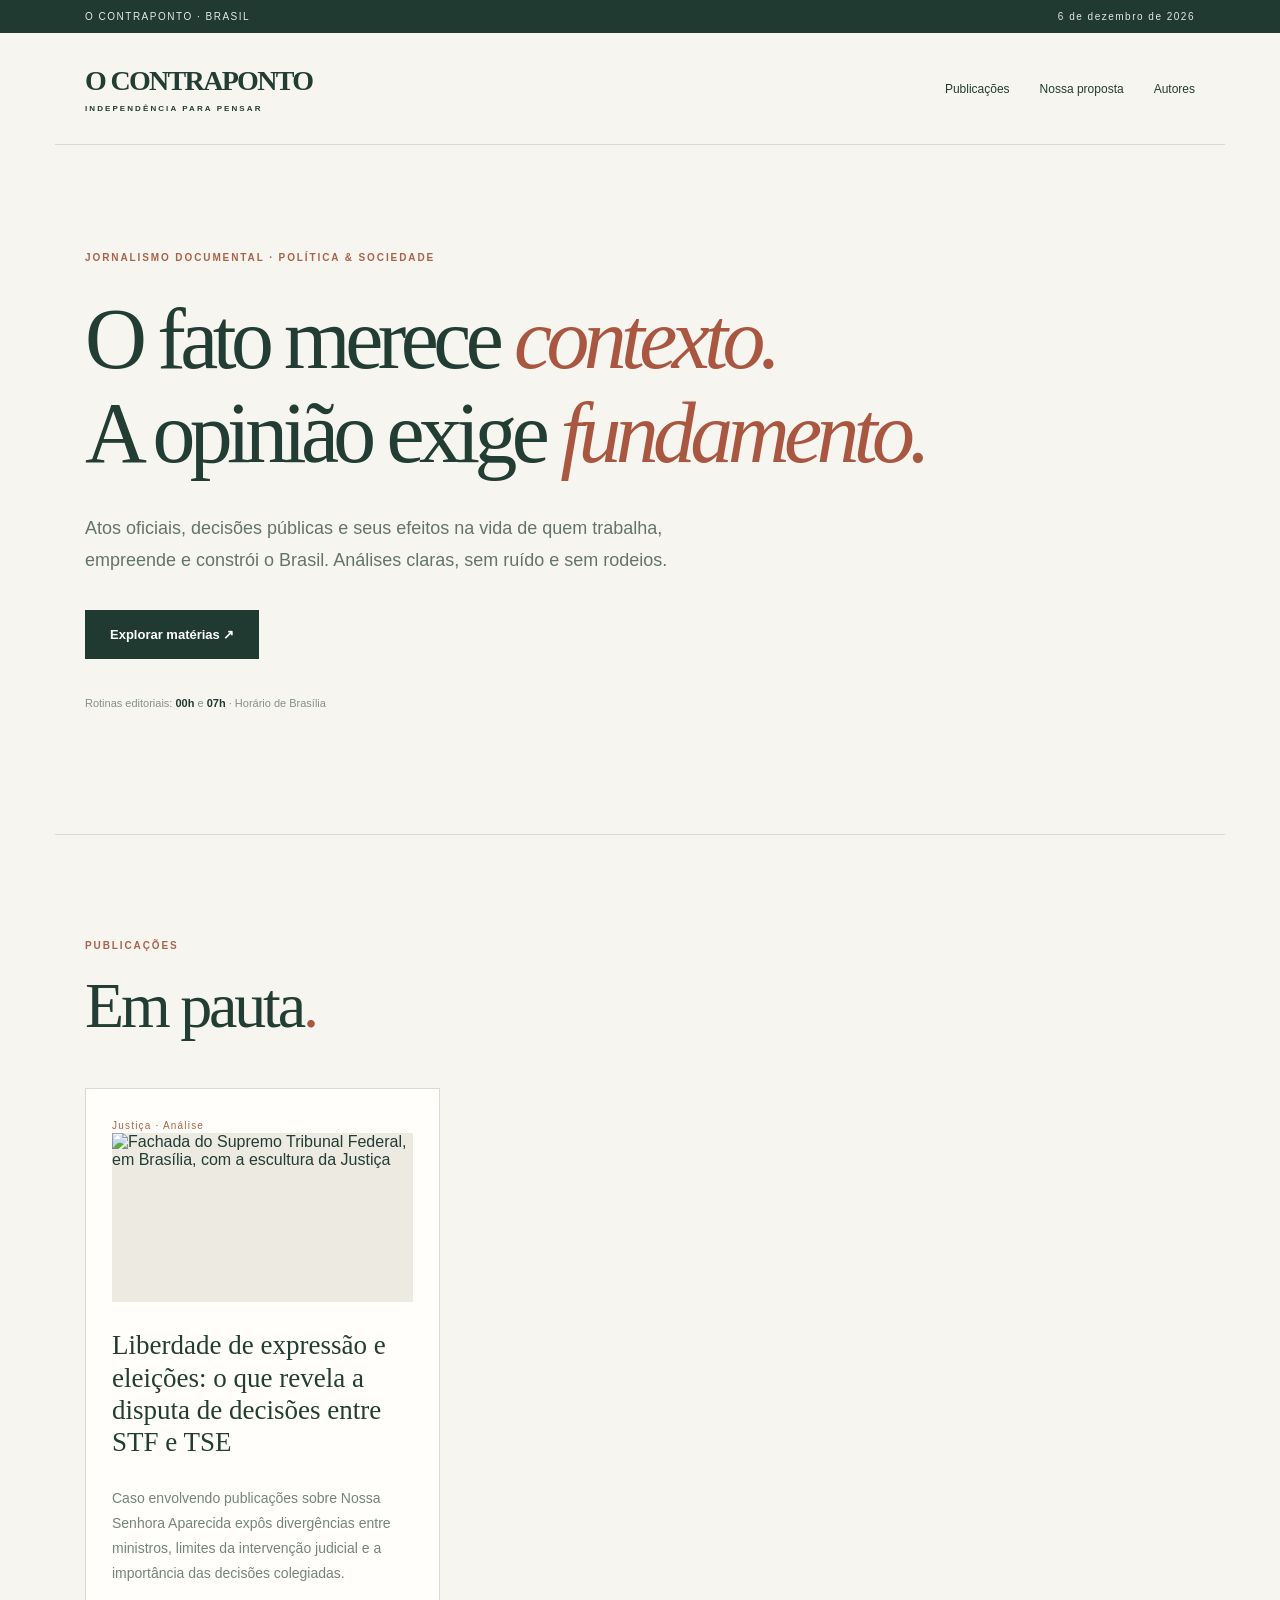
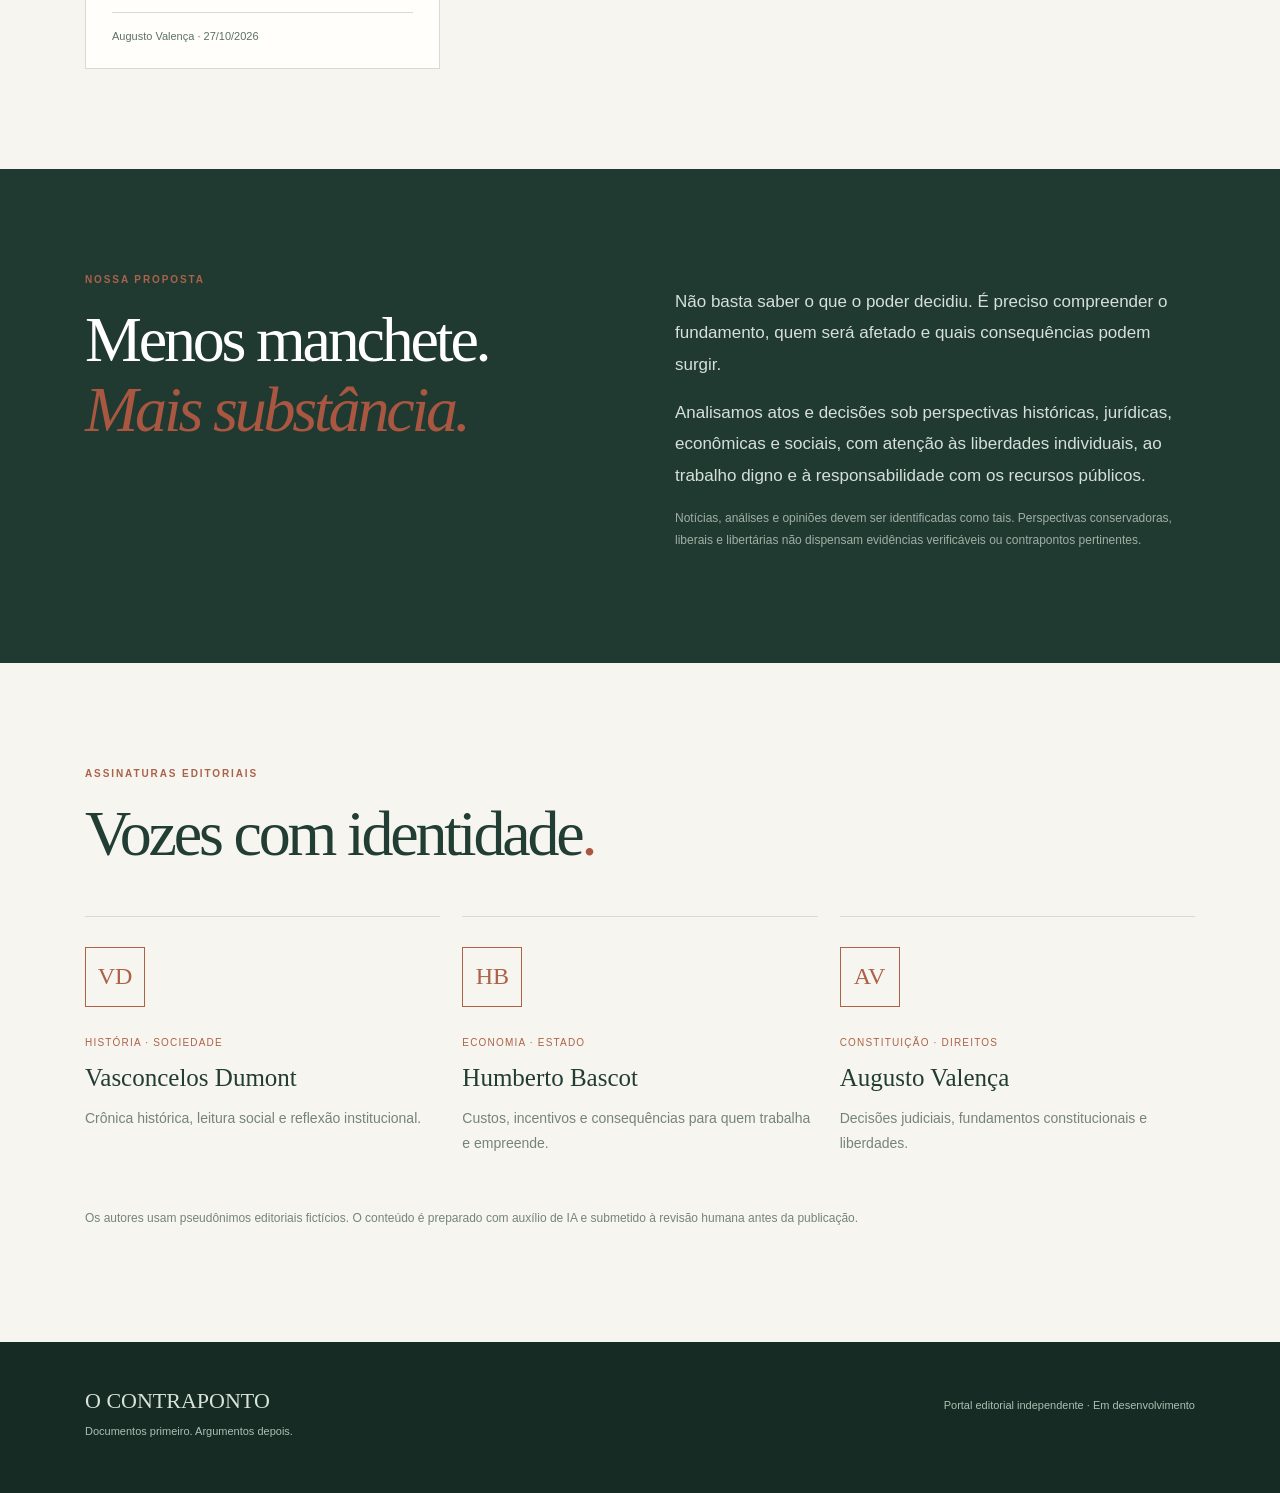
==== index.html @ 99a4255c "seo: home com canonical, OG, RSS e artigos HTML" ====
<!doctype html><html lang="pt-BR"><head><meta charset="utf-8"><meta name="viewport" content="width=device-width,initial-scale=1"><meta name="description" content="O Contraponto: jornalismo documental sobre política, economia, Justiça, educação e liberdades."><link rel="canonical" href="https://o-contraponto.brasilis.workers.dev/"><link rel="alternate" type="application/rss+xml" title="O Contraponto RSS" href="/feed.xml"><meta property="og:type" content="website"><meta property="og:title" content="O Contraponto — Documentos primeiro. Argumentos depois."><meta property="og:description" content="Análises documentadas de política, economia, Justiça e sociedade."><meta property="og:url" content="https://o-contraponto.brasilis.workers.dev/"><meta name="theme-color" content="#f7f5ef"><title>O Contraponto — Documentos primeiro. Argumentos depois.</title><link rel="stylesheet" href="/style.css"><script src="/app.js" defer></script></head><body><div class="topline"><span>O CONTRAPONTO · BRASIL</span><span id="today"></span></div><header class="wrap navbar"><a href="/" class="logo">O CONTRAPONTO<small>INDEPENDÊNCIA PARA PENSAR</small></a><nav><a href="#publicacoes">Publicações</a><a href="#proposta">Nossa proposta</a><a href="#autores">Autores</a></nav></header><main><section class="hero wrap"><div class="eyebrow">JORNALISMO DOCUMENTAL · POLÍTICA & SOCIEDADE</div><h1>O fato merece <em>contexto.</em><br>A opinião exige <em>fundamento.</em></h1><p>Atos oficiais, decisões públicas e seus efeitos na vida de quem trabalha, empreende e constrói o Brasil. Análises claras, sem ruído e sem rodeios.</p><a href="#publicacoes" class="cta">Explorar matérias ↗</a><div class="schedule">Rotinas editoriais: <strong>00h</strong> e <strong>07h</strong> · Horário de Brasília</div></section><section id="publicacoes" class="wrap section"><span class="eyebrow">PUBLICAÇÕES</span><h2>Em pauta<span class="accent">.</span></h2><div id="stories" class="stories"><!-- ARTICLES_START --><!-- ARTICLES_END --></div><div id="empty" class="empty"><b class="mark">✳</b><h3>O essencial começa pela apuração.</h3><p>As primeiras matérias serão publicadas após análise dos documentos oficiais e revisão editorial. Não criamos notícias fictícias para preencher espaço.</p></div></section><section id="proposta" class="manifesto"><div class="wrap two"><div><span class="eyebrow">NOSSA PROPOSTA</span><h2>Menos manchete.<br><em>Mais substância.</em></h2></div><div><p>Não basta saber o que o poder decidiu. É preciso compreender o fundamento, quem será afetado e quais consequências podem surgir.</p><p>Analisamos atos e decisões sob perspectivas históricas, jurídicas, econômicas e sociais, com atenção às liberdades individuais, ao trabalho digno e à responsabilidade com os recursos públicos.</p><p class="fine">Notícias, análises e opiniões devem ser identificadas como tais. Perspectivas conservadoras, liberais e libertárias não dispensam evidências verificáveis ou contrapontos pertinentes.</p></div></div></section><section id="autores" class="wrap section"><span class="eyebrow">ASSINATURAS EDITORIAIS</span><h2>Vozes com identidade<span class="accent">.</span></h2><div class="authors"><article><div class="avatar">VD</div><small>HISTÓRIA · SOCIEDADE</small><h3>Vasconcelos Dumont</h3><p>Crônica histórica, leitura social e reflexão institucional.</p></article><article><div class="avatar">HB</div><small>ECONOMIA · ESTADO</small><h3>Humberto Bascot</h3><p>Custos, incentivos e consequências para quem trabalha e empreende.</p></article><article><div class="avatar">AV</div><small>CONSTITUIÇÃO · DIREITOS</small><h3>Augusto Valença</h3><p>Decisões judiciais, fundamentos constitucionais e liberdades.</p></article></div><p class="fine notice">Os autores usam pseudônimos editoriais fictícios. O conteúdo é preparado com auxílio de IA e submetido à revisão humana antes da publicação.</p></section></main><footer><div class="wrap foot"><div><strong>O CONTRAPONTO</strong><p>Documentos primeiro. Argumentos depois.</p></div><p>Portal editorial independente · Em desenvolvimento</p></div></footer><dialog id="reader"><button id="close" class="close" aria-label="Fechar">×</button><article id="readerArticle"></article></dialog></body></html>
---- style.css ----
:root{background:#f7f5ef;color:#223d34;font-family:Arial,Helvetica,sans-serif}*{box-sizing:border-box}html{scroll-behavior:smooth}body{margin:0}a{text-decoration:none;color:inherit}.wrap{max-width:1170px;margin:0 auto;padding-left:30px;padding-right:30px}.topline{background:#203a32;color:#e6e8e1;display:flex;justify-content:space-between;padding:11px max(calc((100vw - 1110px)/2),30px);font-size:10px;letter-spacing:.15em}.navbar{min-height:112px;display:flex;align-items:center;justify-content:space-between;border-bottom:1px solid #d7dbd3}.logo{font:900 28px Georgia,serif;letter-spacing:-.06em}.logo small{display:block;font:700 8px Arial,sans-serif;letter-spacing:.26em;margin-top:7px}.navbar nav{display:flex;gap:30px;font-size:12px}.navbar nav a:hover{color:#b05e48}.hero{padding-top:107px;padding-bottom:125px;border-bottom:1px solid #d7dbd3}.eyebrow{color:#aa634a;letter-spacing:.19em;font-size:10px;font-weight:700}.hero h1{font:normal clamp(48px,6.7vw,90px)/1.1 Georgia,serif;letter-spacing:-.065em;margin:30px 0;max-width:1100px}.hero h1 em,.manifesto em{color:#a95740;font-weight:normal}.hero>p{font-size:18px;color:#63746c;max-width:650px;line-height:1.8;margin-bottom:34px}.cta{background:#203a32;display:inline-block;color:#fff;font-size:13px;font-weight:700;padding:17px 25px}.cta:hover{background:#3d6154}.schedule{font-size:11px;color:#84918a;margin-top:38px}.schedule strong{color:#203a32}.section{padding-top:100px;padding-bottom:100px}.section h2,.manifesto h2{font:normal clamp(42px,5vw,70px)/1.1 Georgia,serif;letter-spacing:-.05em;margin:18px 0 46px}.accent{color:#a95740}.empty{text-align:center;border:1px solid #d7dbd3;background:#fdfcf9;padding:65px 22px}.mark{color:#a95740;font-size:35px}.empty h3{font:normal 28px Georgia,serif;margin:12px 0 18px}.empty p{font-size:14px;line-height:1.8;color:#76857c;max-width:540px;margin:auto}.stories{display:grid;grid-template-columns:repeat(3,1fr);gap:22px}.story{padding:26px;border:1px solid #d7dbd3;background:#fffefa;text-align:left;cursor:pointer}.story:hover,.story:focus{outline:none;border-color:#a95740}.story h3{font:normal 27px/1.2 Georgia,serif}.story p,.authors p{font-size:14px;color:#74847b;line-height:1.8}.story small,.authors small{color:#ad6248;font-size:10px;letter-spacing:.12em}.byline{border-top:1px solid #d7dbd3;margin-top:25px;padding-top:17px;font-size:11px;color:#5e7166}.manifesto{background:#203a32;color:#fff;padding:100px 0}.two{display:grid;grid-template-columns:1fr 1fr;gap:70px}.manifesto p{font-size:17px;line-height:1.85;color:#d6e0d9}.manifesto .fine,.fine{font-size:12px;color:#a1afa5;line-height:1.8}.authors{display:grid;grid-template-columns:repeat(3,1fr);gap:22px}.authors article{padding-top:30px;border-top:1px solid #d7dbd3}.avatar{border:1px solid #ad6248;color:#ad6248;width:60px;height:60px;display:grid;place-items:center;font:normal 24px Georgia,serif;margin-bottom:25px}.authors h3{font:normal 25px Georgia,serif;margin:14px 0}.notice{margin-top:38px;color:#73857a}footer{background:#152b23;color:#d9e3dc}.foot{display:flex;justify-content:space-between;gap:20px;padding-top:46px;padding-bottom:45px;font-size:11px}.foot strong{font:normal 22px Georgia,serif}.foot p{color:#aebfb4}dialog{width:min(780px,94vw);max-height:90vh;background:#f7f5ef;border:0;box-shadow:0 20px 90px #0005;color:#223d34;padding:46px}dialog::backdrop{background:#101b16b8}.close{position:absolute;top:10px;right:20px;background:none;border:0;cursor:pointer;font-size:30px}.reader-title{font:normal 44px/1.14 Georgia,serif}.reader-subtitle{font-size:18px;color:#74847b}.reader-body{white-space:pre-line;line-height:1.85;margin:30px 0}.reader-source{border-top:1px solid #ddd;padding-top:18px;font-size:13px;line-height:1.8}.reader-source a{text-decoration:underline;color:#a95740}@media(max-width:750px){.wrap{padding-left:20px;padding-right:20px}.topline{padding:10px 20px;font-size:8px}.navbar{display:block;padding-top:26px;padding-bottom:24px}.navbar nav{gap:16px;flex-wrap:wrap;margin-top:20px}.hero{padding-top:68px;padding-bottom:75px}.hero>p{font-size:16px}.section,.manifesto{padding-top:65px;padding-bottom:65px}.stories,.authors,.two{grid-template-columns:1fr}.two{gap:5px}.foot{display:block}.reader-title{font-size:32px}dialog{padding:26px}}
.cover{display:block;width:100%;aspect-ratio:16/9;object-fit:cover;margin-bottom:22px;background:#eceae1}.reader-cover{display:block;width:100%;aspect-ratio:16/9;object-fit:cover;margin:12px 0 24px}
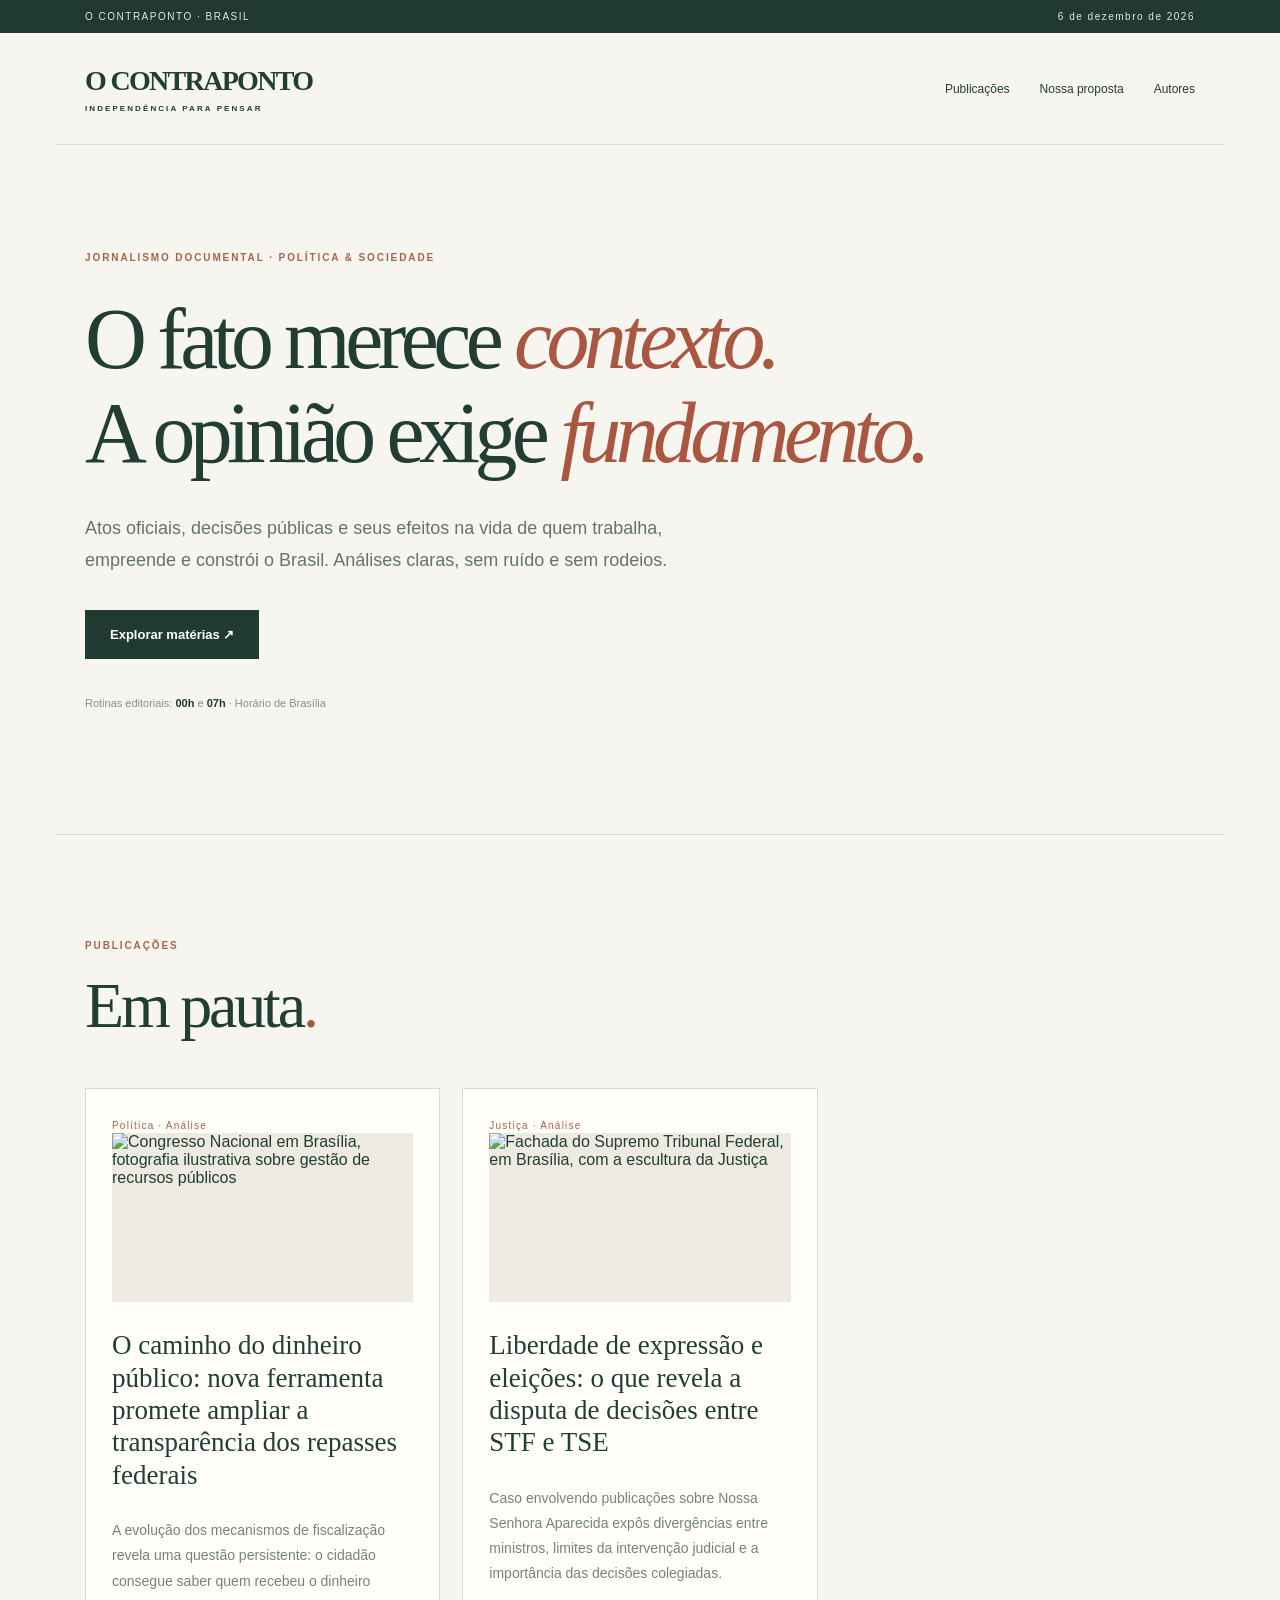
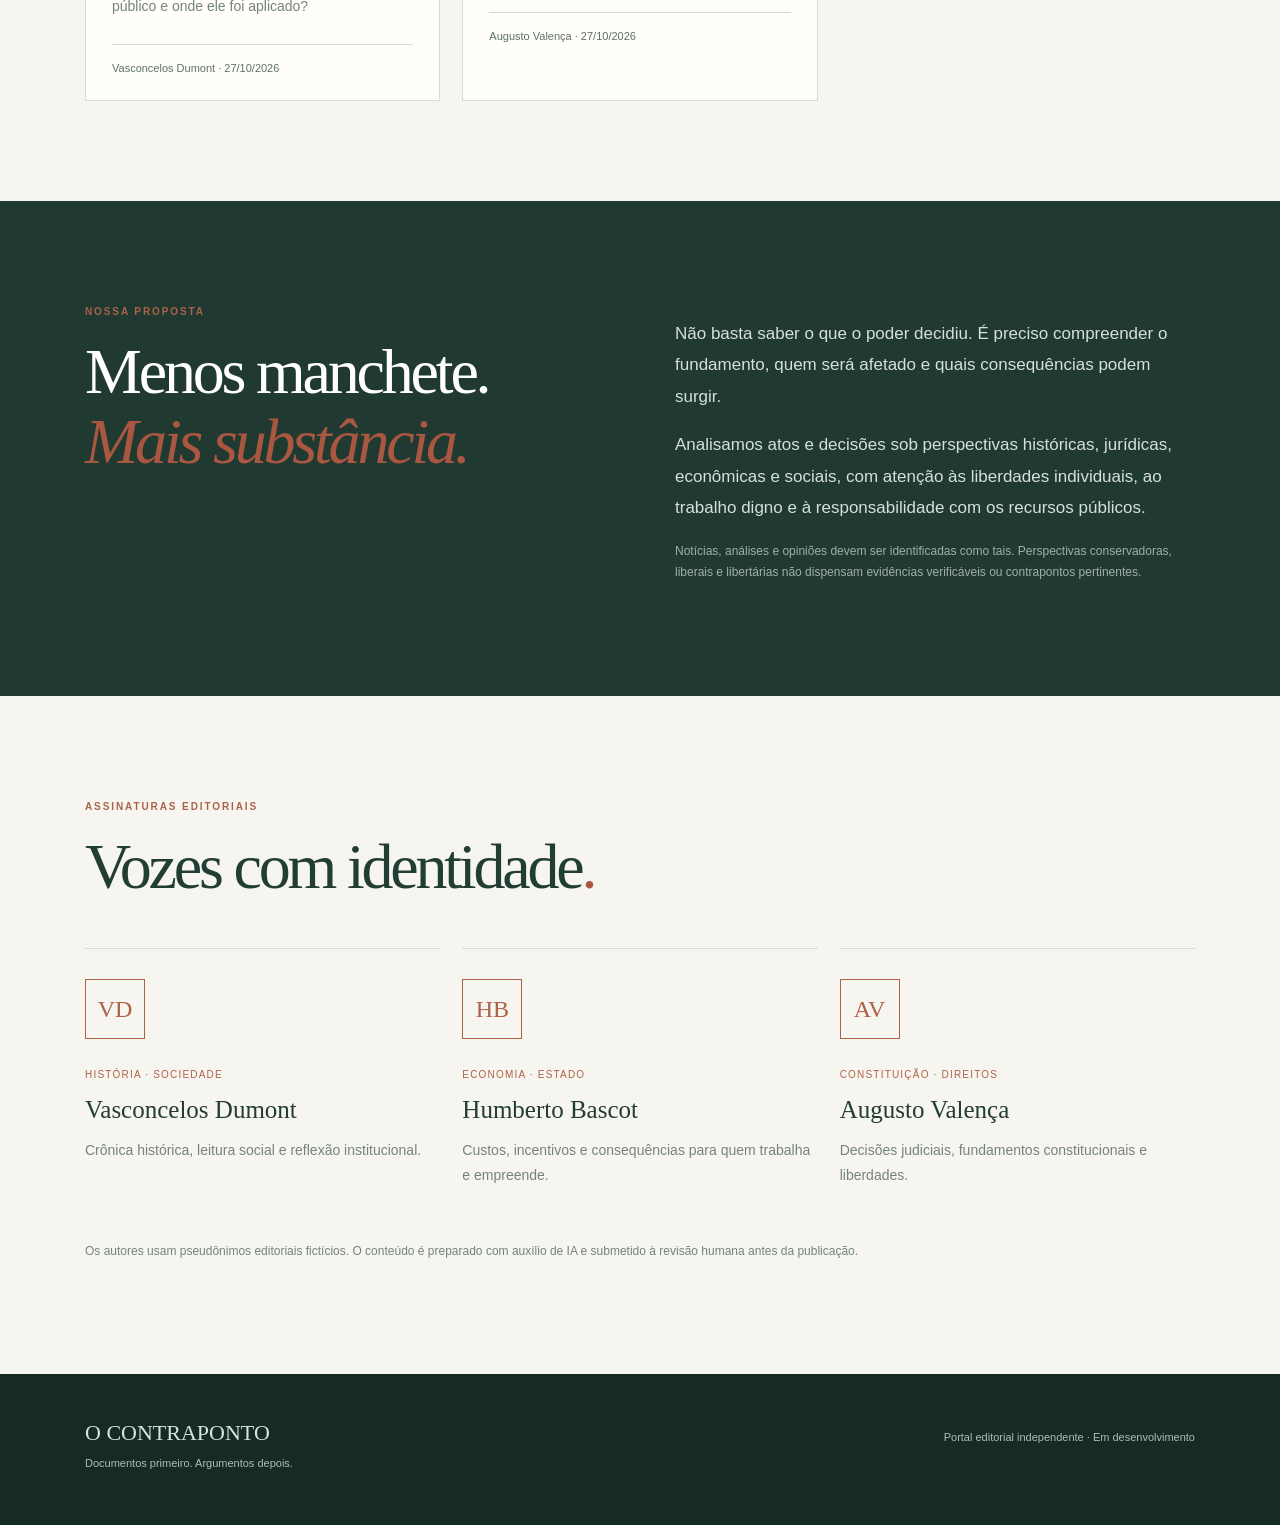
==== commit ee16c2e3: "build: gerar páginas indexáveis, sitemap e RSS" ====
--- a/index.html
+++ b/index.html
@@ -1 +1,3 @@
-<!doctype html><html lang="pt-BR"><head><meta charset="utf-8"><meta name="viewport" content="width=device-width,initial-scale=1"><meta name="description" content="O Contraponto: jornalismo documental sobre política, economia, Justiça, educação e liberdades."><link rel="canonical" href="https://o-contraponto.brasilis.workers.dev/"><link rel="alternate" type="application/rss+xml" title="O Contraponto RSS" href="/feed.xml"><meta property="og:type" content="website"><meta property="og:title" content="O Contraponto — Documentos primeiro. Argumentos depois."><meta property="og:description" content="Análises documentadas de política, economia, Justiça e sociedade."><meta property="og:url" content="https://o-contraponto.brasilis.workers.dev/"><meta name="theme-color" content="#f7f5ef"><title>O Contraponto — Documentos primeiro. Argumentos depois.</title><link rel="stylesheet" href="/style.css"><script src="/app.js" defer></script></head><body><div class="topline"><span>O CONTRAPONTO · BRASIL</span><span id="today"></span></div><header class="wrap navbar"><a href="/" class="logo">O CONTRAPONTO<small>INDEPENDÊNCIA PARA PENSAR</small></a><nav><a href="#publicacoes">Publicações</a><a href="#proposta">Nossa proposta</a><a href="#autores">Autores</a></nav></header><main><section class="hero wrap"><div class="eyebrow">JORNALISMO DOCUMENTAL · POLÍTICA & SOCIEDADE</div><h1>O fato merece <em>contexto.</em><br>A opinião exige <em>fundamento.</em></h1><p>Atos oficiais, decisões públicas e seus efeitos na vida de quem trabalha, empreende e constrói o Brasil. Análises claras, sem ruído e sem rodeios.</p><a href="#publicacoes" class="cta">Explorar matérias ↗</a><div class="schedule">Rotinas editoriais: <strong>00h</strong> e <strong>07h</strong> · Horário de Brasília</div></section><section id="publicacoes" class="wrap section"><span class="eyebrow">PUBLICAÇÕES</span><h2>Em pauta<span class="accent">.</span></h2><div id="stories" class="stories"><!-- ARTICLES_START --><!-- ARTICLES_END --></div><div id="empty" class="empty"><b class="mark">✳</b><h3>O essencial começa pela apuração.</h3><p>As primeiras matérias serão publicadas após análise dos documentos oficiais e revisão editorial. Não criamos notícias fictícias para preencher espaço.</p></div></section><section id="proposta" class="manifesto"><div class="wrap two"><div><span class="eyebrow">NOSSA PROPOSTA</span><h2>Menos manchete.<br><em>Mais substância.</em></h2></div><div><p>Não basta saber o que o poder decidiu. É preciso compreender o fundamento, quem será afetado e quais consequências podem surgir.</p><p>Analisamos atos e decisões sob perspectivas históricas, jurídicas, econômicas e sociais, com atenção às liberdades individuais, ao trabalho digno e à responsabilidade com os recursos públicos.</p><p class="fine">Notícias, análises e opiniões devem ser identificadas como tais. Perspectivas conservadoras, liberais e libertárias não dispensam evidências verificáveis ou contrapontos pertinentes.</p></div></div></section><section id="autores" class="wrap section"><span class="eyebrow">ASSINATURAS EDITORIAIS</span><h2>Vozes com identidade<span class="accent">.</span></h2><div class="authors"><article><div class="avatar">VD</div><small>HISTÓRIA · SOCIEDADE</small><h3>Vasconcelos Dumont</h3><p>Crônica histórica, leitura social e reflexão institucional.</p></article><article><div class="avatar">HB</div><small>ECONOMIA · ESTADO</small><h3>Humberto Bascot</h3><p>Custos, incentivos e consequências para quem trabalha e empreende.</p></article><article><div class="avatar">AV</div><small>CONSTITUIÇÃO · DIREITOS</small><h3>Augusto Valença</h3><p>Decisões judiciais, fundamentos constitucionais e liberdades.</p></article></div><p class="fine notice">Os autores usam pseudônimos editoriais fictícios. O conteúdo é preparado com auxílio de IA e submetido à revisão humana antes da publicação.</p></section></main><footer><div class="wrap foot"><div><strong>O CONTRAPONTO</strong><p>Documentos primeiro. Argumentos depois.</p></div><p>Portal editorial independente · Em desenvolvimento</p></div></footer><dialog id="reader"><button id="close" class="close" aria-label="Fechar">×</button><article id="readerArticle"></article></dialog></body></html>+<!doctype html><html lang="pt-BR"><head><meta charset="utf-8"><meta name="viewport" content="width=device-width,initial-scale=1"><meta name="description" content="O Contraponto: jornalismo documental sobre política, economia, Justiça, educação e liberdades."><link rel="canonical" href="https://o-contraponto.brasilis.workers.dev/"><link rel="alternate" type="application/rss+xml" title="O Contraponto RSS" href="/feed.xml"><meta property="og:type" content="website"><meta property="og:title" content="O Contraponto — Documentos primeiro. Argumentos depois."><meta property="og:description" content="Análises documentadas de política, economia, Justiça e sociedade."><meta property="og:url" content="https://o-contraponto.brasilis.workers.dev/"><meta name="theme-color" content="#f7f5ef"><title>O Contraponto — Documentos primeiro. Argumentos depois.</title><link rel="stylesheet" href="/style.css"><script src="/app.js" defer></script></head><body><div class="topline"><span>O CONTRAPONTO · BRASIL</span><span id="today"></span></div><header class="wrap navbar"><a href="/" class="logo">O CONTRAPONTO<small>INDEPENDÊNCIA PARA PENSAR</small></a><nav><a href="#publicacoes">Publicações</a><a href="#proposta">Nossa proposta</a><a href="#autores">Autores</a></nav></header><main><section class="hero wrap"><div class="eyebrow">JORNALISMO DOCUMENTAL · POLÍTICA & SOCIEDADE</div><h1>O fato merece <em>contexto.</em><br>A opinião exige <em>fundamento.</em></h1><p>Atos oficiais, decisões públicas e seus efeitos na vida de quem trabalha, empreende e constrói o Brasil. Análises claras, sem ruído e sem rodeios.</p><a href="#publicacoes" class="cta">Explorar matérias ↗</a><div class="schedule">Rotinas editoriais: <strong>00h</strong> e <strong>07h</strong> · Horário de Brasília</div></section><section id="publicacoes" class="wrap section"><span class="eyebrow">PUBLICAÇÕES</span><h2>Em pauta<span class="accent">.</span></h2><div id="stories" class="stories"><!-- ARTICLES_START -->
+<a class="story" href="/materias/caminho-dinheiro-publico-opp-transferegov-2026/"><small>Política · Análise</small><img class="cover" src="https://upload.wikimedia.org/wikipedia/commons/9/9f/Congresso_Nacional_Brasil.jpg" alt="Congresso Nacional em Brasília, fotografia ilustrativa sobre gestão de recursos públicos" loading="lazy"><h3>O caminho do dinheiro público: nova ferramenta promete ampliar a transparência dos repasses federais</h3><p>A evolução dos mecanismos de fiscalização revela uma questão persistente: o cidadão consegue saber quem recebeu o dinheiro público e onde ele foi aplicado?</p><div class="byline">Vasconcelos Dumont · 27/10/2026</div></a><a class="story" href="/materias/rcl-95295-liberdade-expressao-2026/"><small>Justiça · Análise</small><img class="cover" src="https://upload.wikimedia.org/wikipedia/commons/5/5a/Supremo_Tribunal_Federal_%285944394217%29.jpg" alt="Fachada do Supremo Tribunal Federal, em Brasília, com a escultura da Justiça" loading="lazy"><h3>Liberdade de expressão e eleições: o que revela a disputa de decisões entre STF e TSE</h3><p>Caso envolvendo publicações sobre Nossa Senhora Aparecida expôs divergências entre ministros, limites da intervenção judicial e a importância das decisões colegiadas.</p><div class="byline">Augusto Valença · 27/10/2026</div></a>
+<!-- ARTICLES_END --></div><div id="empty" class="empty" hidden hidden hidden><b class="mark">✳</b><h3>O essencial começa pela apuração.</h3><p>As primeiras matérias serão publicadas após análise dos documentos oficiais e revisão editorial. Não criamos notícias fictícias para preencher espaço.</p></div></section><section id="proposta" class="manifesto"><div class="wrap two"><div><span class="eyebrow">NOSSA PROPOSTA</span><h2>Menos manchete.<br><em>Mais substância.</em></h2></div><div><p>Não basta saber o que o poder decidiu. É preciso compreender o fundamento, quem será afetado e quais consequências podem surgir.</p><p>Analisamos atos e decisões sob perspectivas históricas, jurídicas, econômicas e sociais, com atenção às liberdades individuais, ao trabalho digno e à responsabilidade com os recursos públicos.</p><p class="fine">Notícias, análises e opiniões devem ser identificadas como tais. Perspectivas conservadoras, liberais e libertárias não dispensam evidências verificáveis ou contrapontos pertinentes.</p></div></div></section><section id="autores" class="wrap section"><span class="eyebrow">ASSINATURAS EDITORIAIS</span><h2>Vozes com identidade<span class="accent">.</span></h2><div class="authors"><article><div class="avatar">VD</div><small>HISTÓRIA · SOCIEDADE</small><h3>Vasconcelos Dumont</h3><p>Crônica histórica, leitura social e reflexão institucional.</p></article><article><div class="avatar">HB</div><small>ECONOMIA · ESTADO</small><h3>Humberto Bascot</h3><p>Custos, incentivos e consequências para quem trabalha e empreende.</p></article><article><div class="avatar">AV</div><small>CONSTITUIÇÃO · DIREITOS</small><h3>Augusto Valença</h3><p>Decisões judiciais, fundamentos constitucionais e liberdades.</p></article></div><p class="fine notice">Os autores usam pseudônimos editoriais fictícios. O conteúdo é preparado com auxílio de IA e submetido à revisão humana antes da publicação.</p></section></main><footer><div class="wrap foot"><div><strong>O CONTRAPONTO</strong><p>Documentos primeiro. Argumentos depois.</p></div><p>Portal editorial independente · Em desenvolvimento</p></div></footer><dialog id="reader"><button id="close" class="close" aria-label="Fechar">×</button><article id="readerArticle"></article></dialog></body></html>
--- a/style.css
+++ b/style.css
@@ -1,2 +1,19 @@
 :root{background:#f7f5ef;color:#223d34;font-family:Arial,Helvetica,sans-serif}*{box-sizing:border-box}html{scroll-behavior:smooth}body{margin:0}a{text-decoration:none;color:inherit}.wrap{max-width:1170px;margin:0 auto;padding-left:30px;padding-right:30px}.topline{background:#203a32;color:#e6e8e1;display:flex;justify-content:space-between;padding:11px max(calc((100vw - 1110px)/2),30px);font-size:10px;letter-spacing:.15em}.navbar{min-height:112px;display:flex;align-items:center;justify-content:space-between;border-bottom:1px solid #d7dbd3}.logo{font:900 28px Georgia,serif;letter-spacing:-.06em}.logo small{display:block;font:700 8px Arial,sans-serif;letter-spacing:.26em;margin-top:7px}.navbar nav{display:flex;gap:30px;font-size:12px}.navbar nav a:hover{color:#b05e48}.hero{padding-top:107px;padding-bottom:125px;border-bottom:1px solid #d7dbd3}.eyebrow{color:#aa634a;letter-spacing:.19em;font-size:10px;font-weight:700}.hero h1{font:normal clamp(48px,6.7vw,90px)/1.1 Georgia,serif;letter-spacing:-.065em;margin:30px 0;max-width:1100px}.hero h1 em,.manifesto em{color:#a95740;font-weight:normal}.hero>p{font-size:18px;color:#63746c;max-width:650px;line-height:1.8;margin-bottom:34px}.cta{background:#203a32;display:inline-block;color:#fff;font-size:13px;font-weight:700;padding:17px 25px}.cta:hover{background:#3d6154}.schedule{font-size:11px;color:#84918a;margin-top:38px}.schedule strong{color:#203a32}.section{padding-top:100px;padding-bottom:100px}.section h2,.manifesto h2{font:normal clamp(42px,5vw,70px)/1.1 Georgia,serif;letter-spacing:-.05em;margin:18px 0 46px}.accent{color:#a95740}.empty{text-align:center;border:1px solid #d7dbd3;background:#fdfcf9;padding:65px 22px}.mark{color:#a95740;font-size:35px}.empty h3{font:normal 28px Georgia,serif;margin:12px 0 18px}.empty p{font-size:14px;line-height:1.8;color:#76857c;max-width:540px;margin:auto}.stories{display:grid;grid-template-columns:repeat(3,1fr);gap:22px}.story{padding:26px;border:1px solid #d7dbd3;background:#fffefa;text-align:left;cursor:pointer}.story:hover,.story:focus{outline:none;border-color:#a95740}.story h3{font:normal 27px/1.2 Georgia,serif}.story p,.authors p{font-size:14px;color:#74847b;line-height:1.8}.story small,.authors small{color:#ad6248;font-size:10px;letter-spacing:.12em}.byline{border-top:1px solid #d7dbd3;margin-top:25px;padding-top:17px;font-size:11px;color:#5e7166}.manifesto{background:#203a32;color:#fff;padding:100px 0}.two{display:grid;grid-template-columns:1fr 1fr;gap:70px}.manifesto p{font-size:17px;line-height:1.85;color:#d6e0d9}.manifesto .fine,.fine{font-size:12px;color:#a1afa5;line-height:1.8}.authors{display:grid;grid-template-columns:repeat(3,1fr);gap:22px}.authors article{padding-top:30px;border-top:1px solid #d7dbd3}.avatar{border:1px solid #ad6248;color:#ad6248;width:60px;height:60px;display:grid;place-items:center;font:normal 24px Georgia,serif;margin-bottom:25px}.authors h3{font:normal 25px Georgia,serif;margin:14px 0}.notice{margin-top:38px;color:#73857a}footer{background:#152b23;color:#d9e3dc}.foot{display:flex;justify-content:space-between;gap:20px;padding-top:46px;padding-bottom:45px;font-size:11px}.foot strong{font:normal 22px Georgia,serif}.foot p{color:#aebfb4}dialog{width:min(780px,94vw);max-height:90vh;background:#f7f5ef;border:0;box-shadow:0 20px 90px #0005;color:#223d34;padding:46px}dialog::backdrop{background:#101b16b8}.close{position:absolute;top:10px;right:20px;background:none;border:0;cursor:pointer;font-size:30px}.reader-title{font:normal 44px/1.14 Georgia,serif}.reader-subtitle{font-size:18px;color:#74847b}.reader-body{white-space:pre-line;line-height:1.85;margin:30px 0}.reader-source{border-top:1px solid #ddd;padding-top:18px;font-size:13px;line-height:1.8}.reader-source a{text-decoration:underline;color:#a95740}@media(max-width:750px){.wrap{padding-left:20px;padding-right:20px}.topline{padding:10px 20px;font-size:8px}.navbar{display:block;padding-top:26px;padding-bottom:24px}.navbar nav{gap:16px;flex-wrap:wrap;margin-top:20px}.hero{padding-top:68px;padding-bottom:75px}.hero>p{font-size:16px}.section,.manifesto{padding-top:65px;padding-bottom:65px}.stories,.authors,.two{grid-template-columns:1fr}.two{gap:5px}.foot{display:block}.reader-title{font-size:32px}dialog{padding:26px}}
 .cover{display:block;width:100%;aspect-ratio:16/9;object-fit:cover;margin-bottom:22px;background:#eceae1}.reader-cover{display:block;width:100%;aspect-ratio:16/9;object-fit:cover;margin:12px 0 24px}
+
+
+[hidden]{display:none!important}
+.article-page{max-width:900px;padding-top:68px;padding-bottom:105px}
+.article-page h1{font:normal clamp(38px,5vw,64px)/1.12 Georgia,serif;letter-spacing:-.045em;margin:22px 0}
+.article-deck{font-size:21px;line-height:1.55;color:#66796d}
+.article-byline{font-size:13px;color:#607568;margin:30px 0}
+.article-page figure{margin:35px 0}
+.article-page figure img{width:100%;height:auto;aspect-ratio:16/9;object-fit:cover;border-radius:3px}
+.article-page figcaption{font-size:11px;line-height:1.8;color:#69796f;margin-top:10px}
+.article-page a:not(.cta){text-decoration:underline;text-underline-offset:3px}
+.article-content{font:normal 18px/1.95 Georgia,serif;color:#283e35;white-space:normal}
+.article-content p{margin:0 0 1.45em}
+.references{border-top:1px solid #cbd4ca;padding:22px 0 40px;margin-top:42px}
+.references h2{font:normal 27px Georgia,serif}
+.references ul{font-size:14px;line-height:2;overflow-wrap:anywhere}
+.story{display:block}
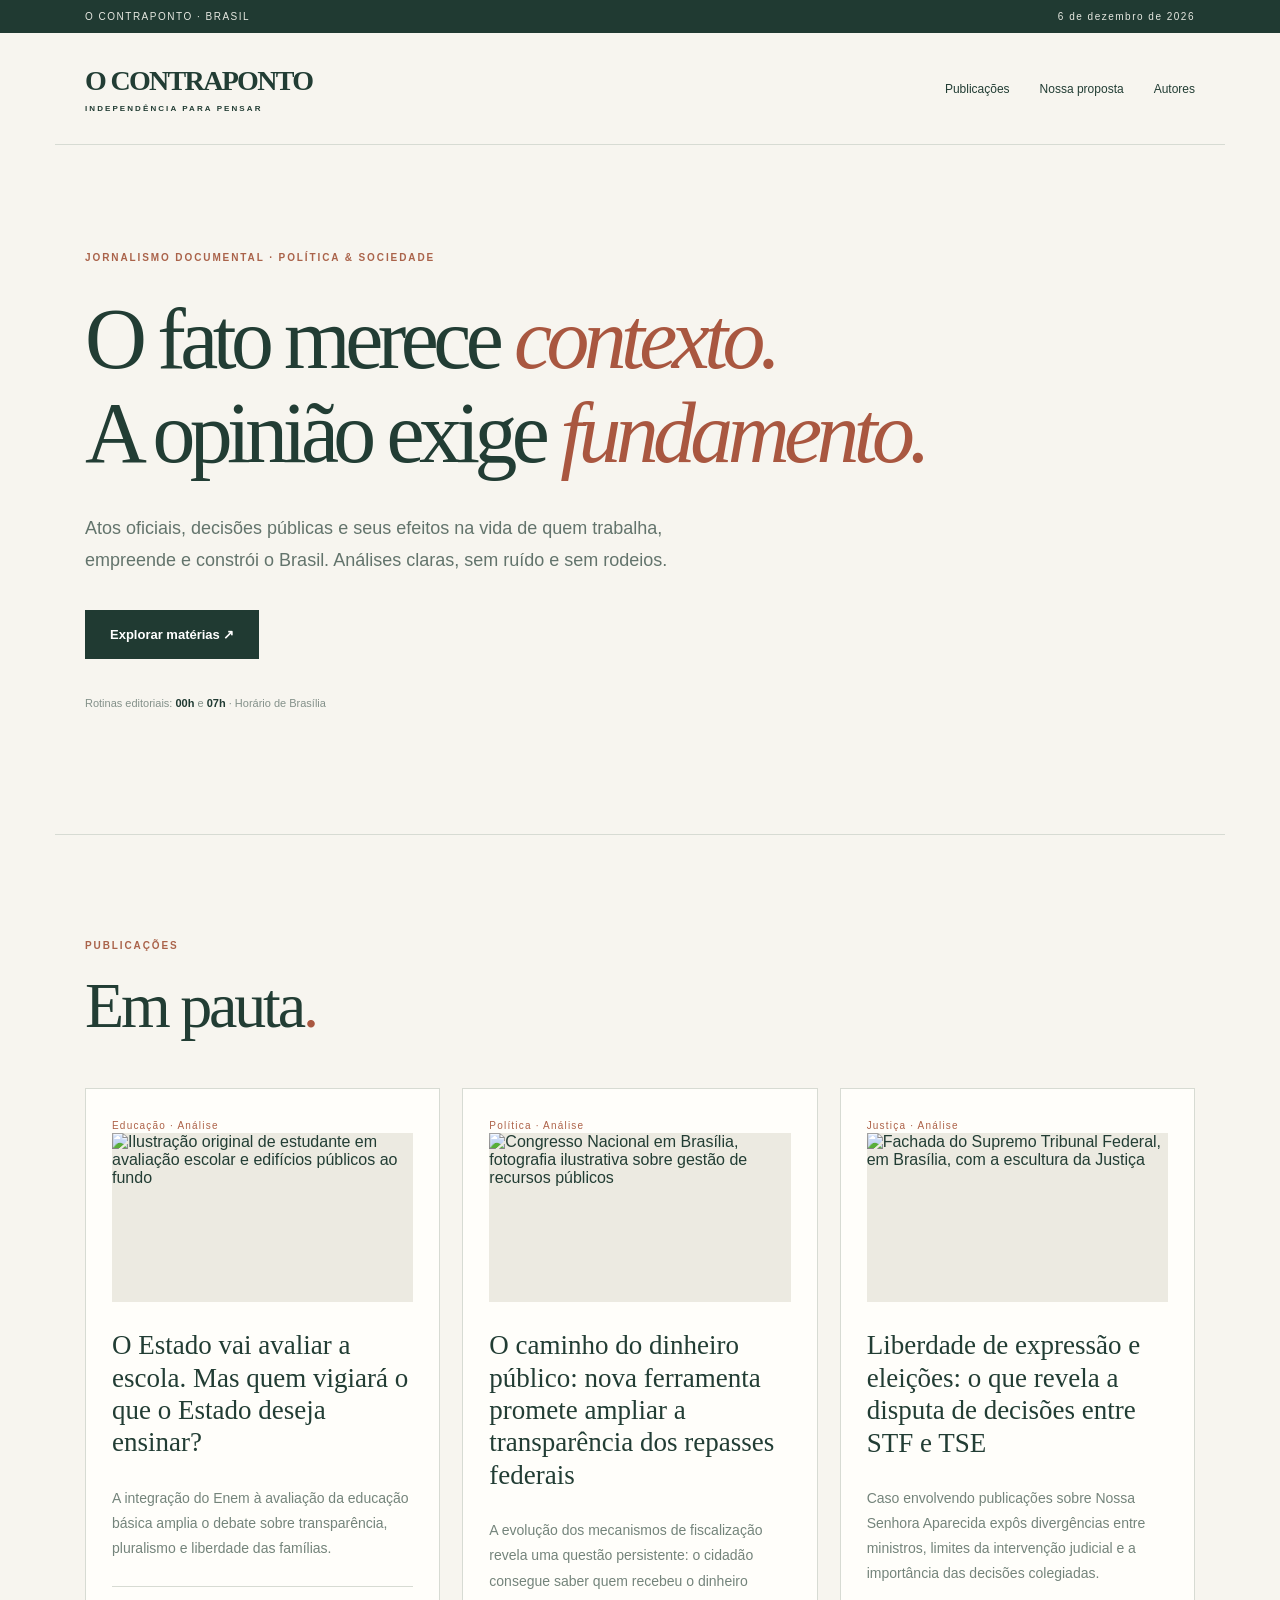
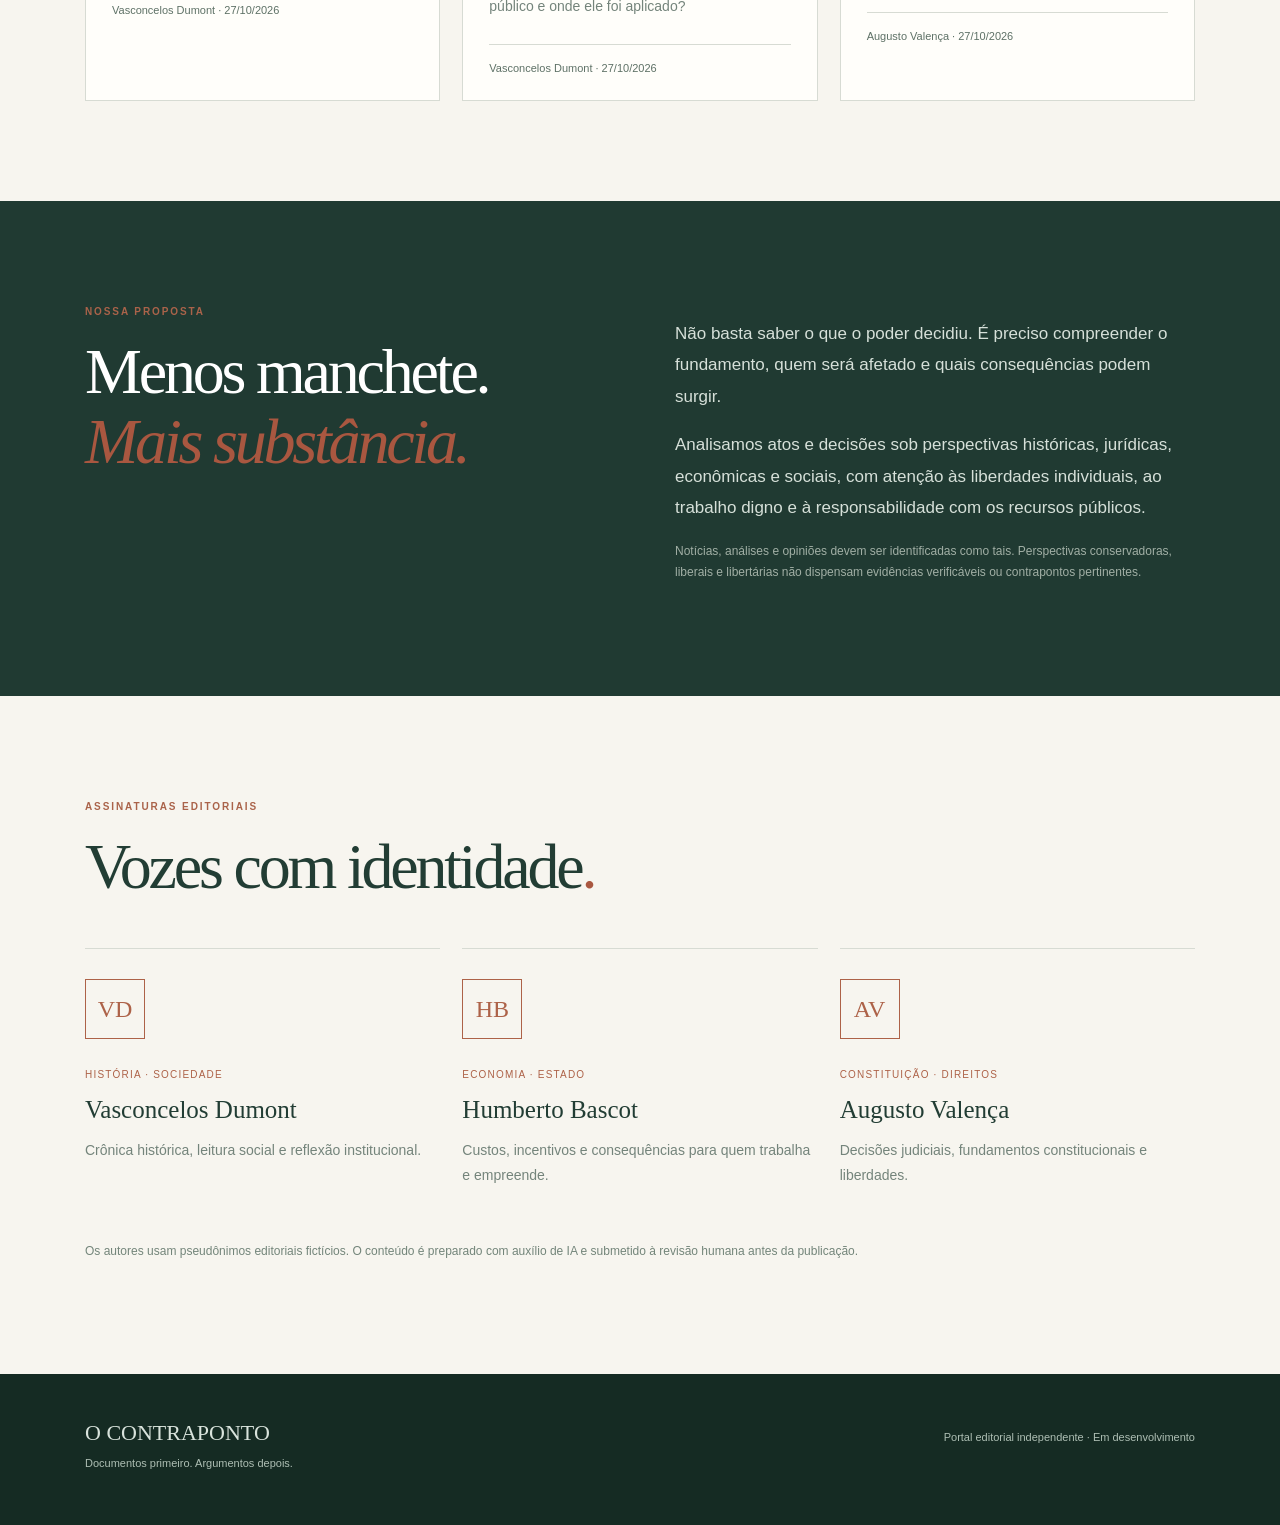
==== commit 608929d3: "build: gerar páginas indexáveis, sitemap e RSS" ====
--- a/index.html
+++ b/index.html
@@ -1,3 +1,3 @@
 <!doctype html><html lang="pt-BR"><head><meta charset="utf-8"><meta name="viewport" content="width=device-width,initial-scale=1"><meta name="description" content="O Contraponto: jornalismo documental sobre política, economia, Justiça, educação e liberdades."><link rel="canonical" href="https://o-contraponto.brasilis.workers.dev/"><link rel="alternate" type="application/rss+xml" title="O Contraponto RSS" href="/feed.xml"><meta property="og:type" content="website"><meta property="og:title" content="O Contraponto — Documentos primeiro. Argumentos depois."><meta property="og:description" content="Análises documentadas de política, economia, Justiça e sociedade."><meta property="og:url" content="https://o-contraponto.brasilis.workers.dev/"><meta name="theme-color" content="#f7f5ef"><title>O Contraponto — Documentos primeiro. Argumentos depois.</title><link rel="stylesheet" href="/style.css"><script src="/app.js" defer></script></head><body><div class="topline"><span>O CONTRAPONTO · BRASIL</span><span id="today"></span></div><header class="wrap navbar"><a href="/" class="logo">O CONTRAPONTO<small>INDEPENDÊNCIA PARA PENSAR</small></a><nav><a href="#publicacoes">Publicações</a><a href="#proposta">Nossa proposta</a><a href="#autores">Autores</a></nav></header><main><section class="hero wrap"><div class="eyebrow">JORNALISMO DOCUMENTAL · POLÍTICA & SOCIEDADE</div><h1>O fato merece <em>contexto.</em><br>A opinião exige <em>fundamento.</em></h1><p>Atos oficiais, decisões públicas e seus efeitos na vida de quem trabalha, empreende e constrói o Brasil. Análises claras, sem ruído e sem rodeios.</p><a href="#publicacoes" class="cta">Explorar matérias ↗</a><div class="schedule">Rotinas editoriais: <strong>00h</strong> e <strong>07h</strong> · Horário de Brasília</div></section><section id="publicacoes" class="wrap section"><span class="eyebrow">PUBLICAÇÕES</span><h2>Em pauta<span class="accent">.</span></h2><div id="stories" class="stories"><!-- ARTICLES_START -->
-<a class="story" href="/materias/caminho-dinheiro-publico-opp-transferegov-2026/"><small>Política · Análise</small><img class="cover" src="https://upload.wikimedia.org/wikipedia/commons/9/9f/Congresso_Nacional_Brasil.jpg" alt="Congresso Nacional em Brasília, fotografia ilustrativa sobre gestão de recursos públicos" loading="lazy"><h3>O caminho do dinheiro público: nova ferramenta promete ampliar a transparência dos repasses federais</h3><p>A evolução dos mecanismos de fiscalização revela uma questão persistente: o cidadão consegue saber quem recebeu o dinheiro público e onde ele foi aplicado?</p><div class="byline">Vasconcelos Dumont · 27/10/2026</div></a><a class="story" href="/materias/rcl-95295-liberdade-expressao-2026/"><small>Justiça · Análise</small><img class="cover" src="https://upload.wikimedia.org/wikipedia/commons/5/5a/Supremo_Tribunal_Federal_%285944394217%29.jpg" alt="Fachada do Supremo Tribunal Federal, em Brasília, com a escultura da Justiça" loading="lazy"><h3>Liberdade de expressão e eleições: o que revela a disputa de decisões entre STF e TSE</h3><p>Caso envolvendo publicações sobre Nossa Senhora Aparecida expôs divergências entre ministros, limites da intervenção judicial e a importância das decisões colegiadas.</p><div class="byline">Augusto Valença · 27/10/2026</div></a>
-<!-- ARTICLES_END --></div><div id="empty" class="empty" hidden hidden hidden><b class="mark">✳</b><h3>O essencial começa pela apuração.</h3><p>As primeiras matérias serão publicadas após análise dos documentos oficiais e revisão editorial. Não criamos notícias fictícias para preencher espaço.</p></div></section><section id="proposta" class="manifesto"><div class="wrap two"><div><span class="eyebrow">NOSSA PROPOSTA</span><h2>Menos manchete.<br><em>Mais substância.</em></h2></div><div><p>Não basta saber o que o poder decidiu. É preciso compreender o fundamento, quem será afetado e quais consequências podem surgir.</p><p>Analisamos atos e decisões sob perspectivas históricas, jurídicas, econômicas e sociais, com atenção às liberdades individuais, ao trabalho digno e à responsabilidade com os recursos públicos.</p><p class="fine">Notícias, análises e opiniões devem ser identificadas como tais. Perspectivas conservadoras, liberais e libertárias não dispensam evidências verificáveis ou contrapontos pertinentes.</p></div></div></section><section id="autores" class="wrap section"><span class="eyebrow">ASSINATURAS EDITORIAIS</span><h2>Vozes com identidade<span class="accent">.</span></h2><div class="authors"><article><div class="avatar">VD</div><small>HISTÓRIA · SOCIEDADE</small><h3>Vasconcelos Dumont</h3><p>Crônica histórica, leitura social e reflexão institucional.</p></article><article><div class="avatar">HB</div><small>ECONOMIA · ESTADO</small><h3>Humberto Bascot</h3><p>Custos, incentivos e consequências para quem trabalha e empreende.</p></article><article><div class="avatar">AV</div><small>CONSTITUIÇÃO · DIREITOS</small><h3>Augusto Valença</h3><p>Decisões judiciais, fundamentos constitucionais e liberdades.</p></article></div><p class="fine notice">Os autores usam pseudônimos editoriais fictícios. O conteúdo é preparado com auxílio de IA e submetido à revisão humana antes da publicação.</p></section></main><footer><div class="wrap foot"><div><strong>O CONTRAPONTO</strong><p>Documentos primeiro. Argumentos depois.</p></div><p>Portal editorial independente · Em desenvolvimento</p></div></footer><dialog id="reader"><button id="close" class="close" aria-label="Fechar">×</button><article id="readerArticle"></article></dialog></body></html>+<a class="story" href="/materias/enem-saeb-estado-avaliacao-liberdade-2026/"><small>Educação · Análise</small><img class="cover" src="https://raw.githubusercontent.com/damtaipu/o-contraponto/main/images/enem-avaliacao-liberdade-2026.svg" alt="Ilustração original de estudante em avaliação escolar e edifícios públicos ao fundo" loading="lazy"><h3>O Estado vai avaliar a escola. Mas quem vigiará o que o Estado deseja ensinar?</h3><p>A integração do Enem à avaliação da educação básica amplia o debate sobre transparência, pluralismo e liberdade das famílias.</p><div class="byline">Vasconcelos Dumont · 27/10/2026</div></a><a class="story" href="/materias/caminho-dinheiro-publico-opp-transferegov-2026/"><small>Política · Análise</small><img class="cover" src="https://upload.wikimedia.org/wikipedia/commons/9/9f/Congresso_Nacional_Brasil.jpg" alt="Congresso Nacional em Brasília, fotografia ilustrativa sobre gestão de recursos públicos" loading="lazy"><h3>O caminho do dinheiro público: nova ferramenta promete ampliar a transparência dos repasses federais</h3><p>A evolução dos mecanismos de fiscalização revela uma questão persistente: o cidadão consegue saber quem recebeu o dinheiro público e onde ele foi aplicado?</p><div class="byline">Vasconcelos Dumont · 27/10/2026</div></a><a class="story" href="/materias/rcl-95295-liberdade-expressao-2026/"><small>Justiça · Análise</small><img class="cover" src="https://upload.wikimedia.org/wikipedia/commons/5/5a/Supremo_Tribunal_Federal_%285944394217%29.jpg" alt="Fachada do Supremo Tribunal Federal, em Brasília, com a escultura da Justiça" loading="lazy"><h3>Liberdade de expressão e eleições: o que revela a disputa de decisões entre STF e TSE</h3><p>Caso envolvendo publicações sobre Nossa Senhora Aparecida expôs divergências entre ministros, limites da intervenção judicial e a importância das decisões colegiadas.</p><div class="byline">Augusto Valença · 27/10/2026</div></a>
+<!-- ARTICLES_END --></div><div id="empty" class="empty" hidden hidden hidden hidden><b class="mark">✳</b><h3>O essencial começa pela apuração.</h3><p>As primeiras matérias serão publicadas após análise dos documentos oficiais e revisão editorial. Não criamos notícias fictícias para preencher espaço.</p></div></section><section id="proposta" class="manifesto"><div class="wrap two"><div><span class="eyebrow">NOSSA PROPOSTA</span><h2>Menos manchete.<br><em>Mais substância.</em></h2></div><div><p>Não basta saber o que o poder decidiu. É preciso compreender o fundamento, quem será afetado e quais consequências podem surgir.</p><p>Analisamos atos e decisões sob perspectivas históricas, jurídicas, econômicas e sociais, com atenção às liberdades individuais, ao trabalho digno e à responsabilidade com os recursos públicos.</p><p class="fine">Notícias, análises e opiniões devem ser identificadas como tais. Perspectivas conservadoras, liberais e libertárias não dispensam evidências verificáveis ou contrapontos pertinentes.</p></div></div></section><section id="autores" class="wrap section"><span class="eyebrow">ASSINATURAS EDITORIAIS</span><h2>Vozes com identidade<span class="accent">.</span></h2><div class="authors"><article><div class="avatar">VD</div><small>HISTÓRIA · SOCIEDADE</small><h3>Vasconcelos Dumont</h3><p>Crônica histórica, leitura social e reflexão institucional.</p></article><article><div class="avatar">HB</div><small>ECONOMIA · ESTADO</small><h3>Humberto Bascot</h3><p>Custos, incentivos e consequências para quem trabalha e empreende.</p></article><article><div class="avatar">AV</div><small>CONSTITUIÇÃO · DIREITOS</small><h3>Augusto Valença</h3><p>Decisões judiciais, fundamentos constitucionais e liberdades.</p></article></div><p class="fine notice">Os autores usam pseudônimos editoriais fictícios. O conteúdo é preparado com auxílio de IA e submetido à revisão humana antes da publicação.</p></section></main><footer><div class="wrap foot"><div><strong>O CONTRAPONTO</strong><p>Documentos primeiro. Argumentos depois.</p></div><p>Portal editorial independente · Em desenvolvimento</p></div></footer><dialog id="reader"><button id="close" class="close" aria-label="Fechar">×</button><article id="readerArticle"></article></dialog></body></html>
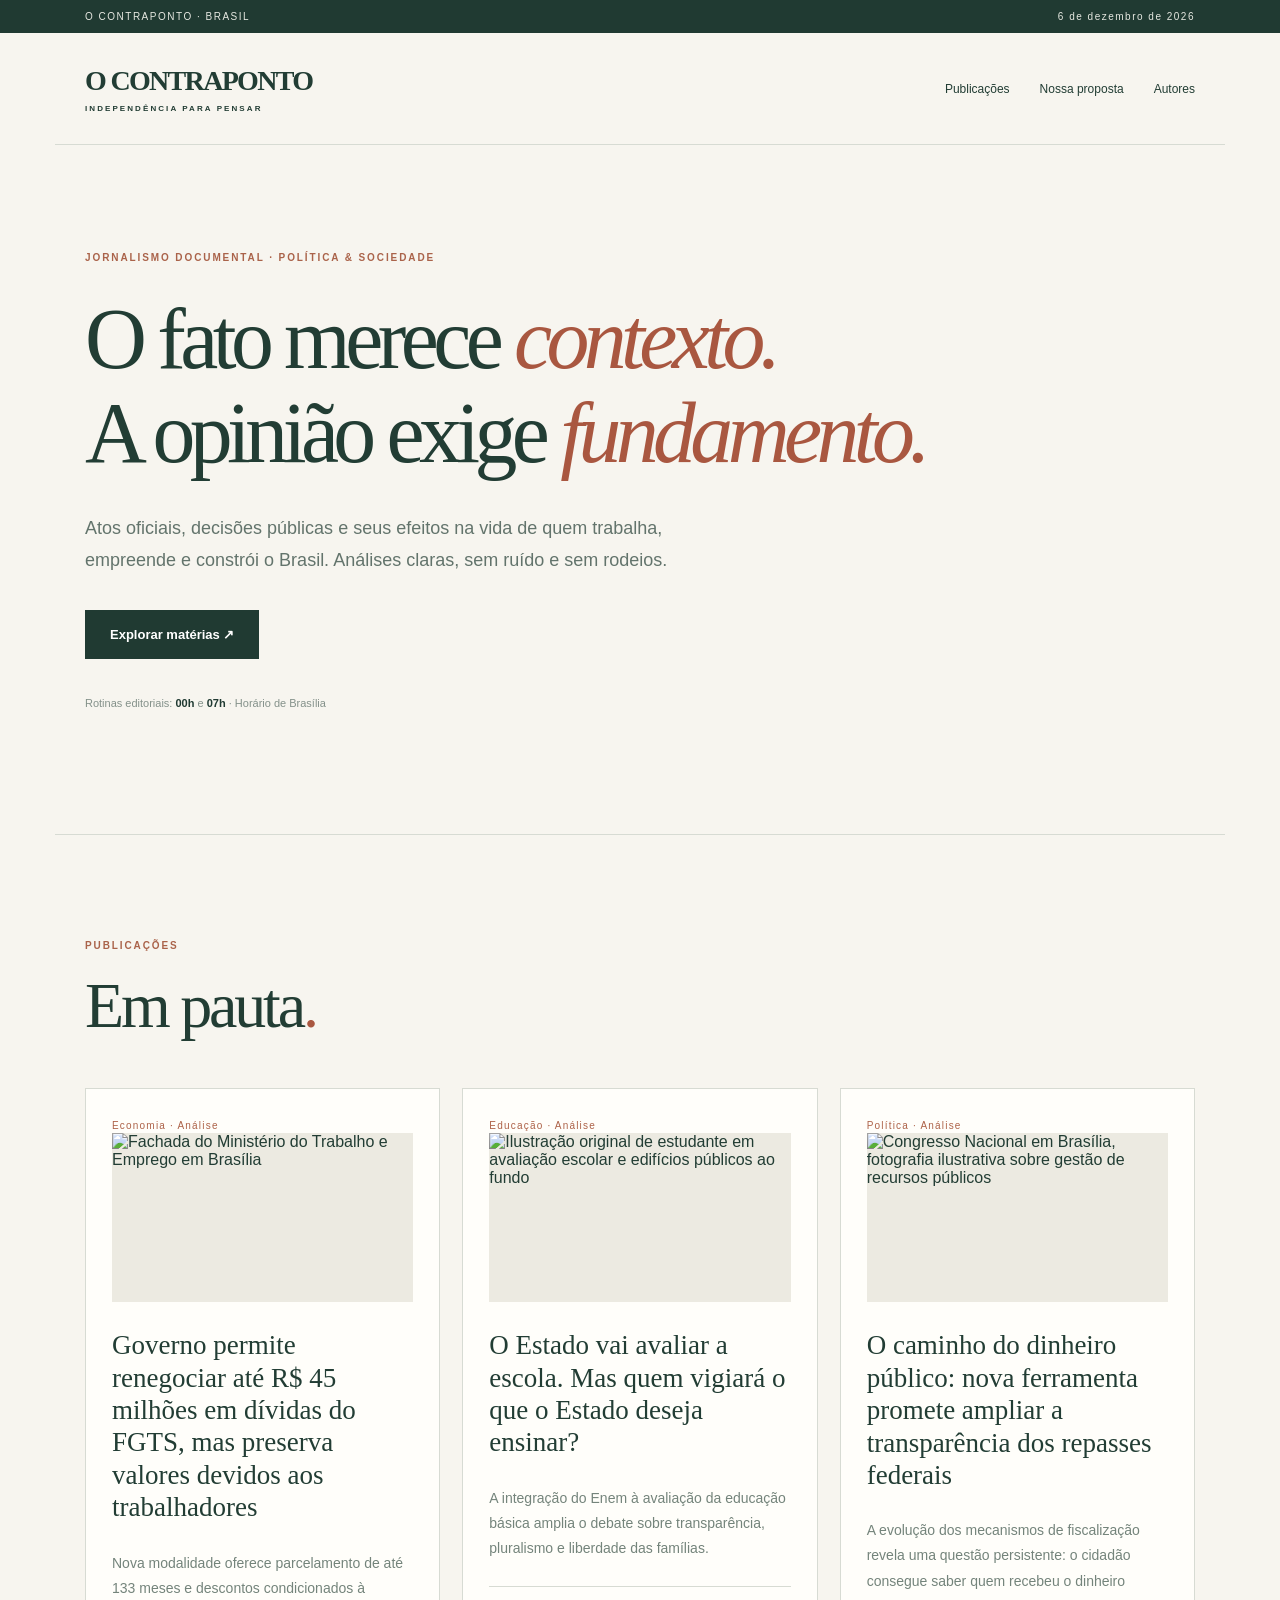
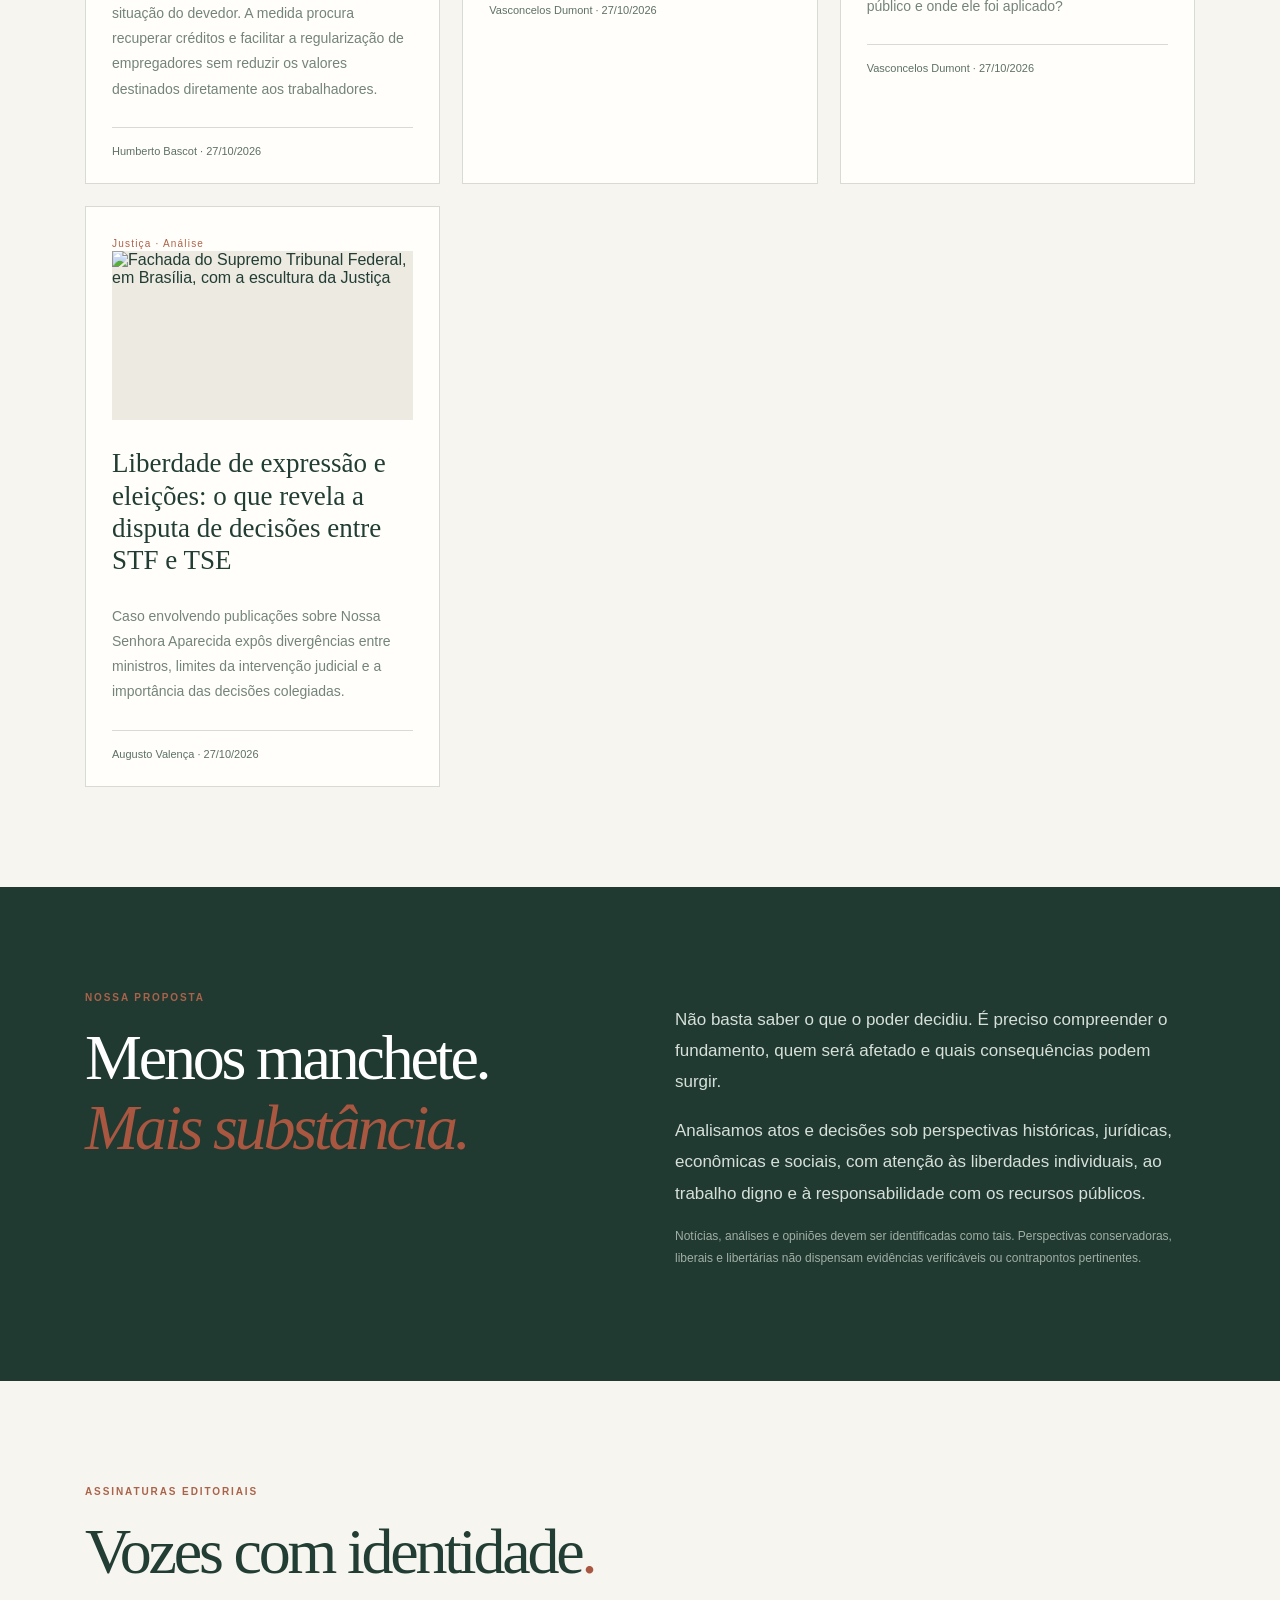
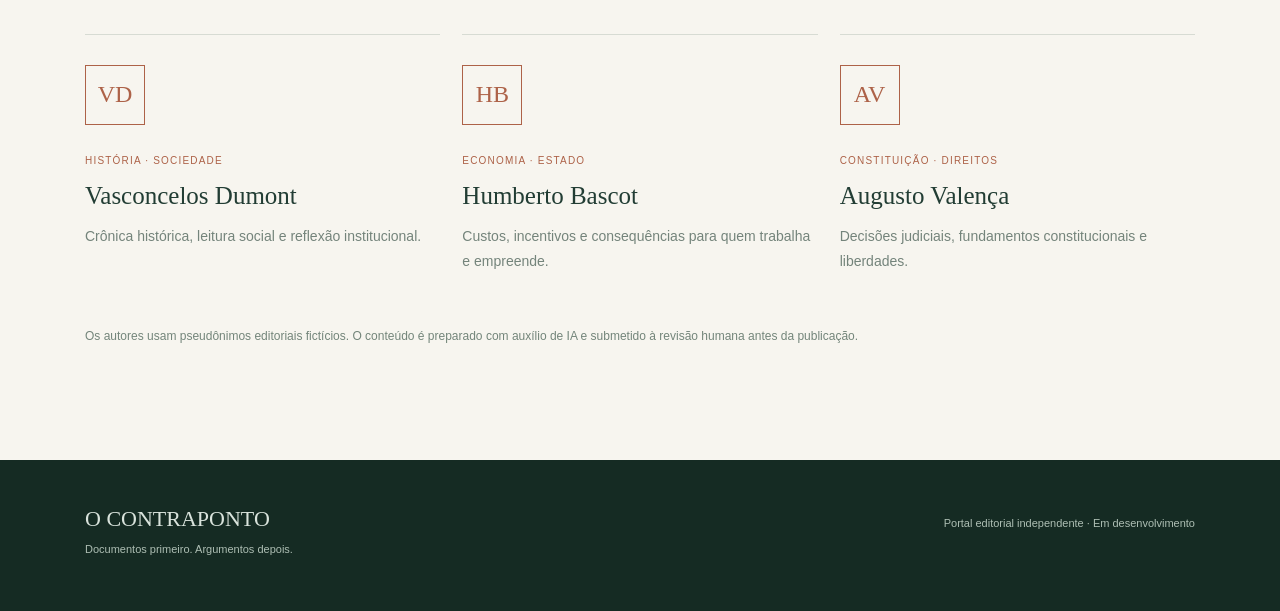
==== commit c5f9fed6: "build: gerar páginas indexáveis, sitemap e RSS" ====
--- a/index.html
+++ b/index.html
@@ -1,3 +1,3 @@
 <!doctype html><html lang="pt-BR"><head><meta charset="utf-8"><meta name="viewport" content="width=device-width,initial-scale=1"><meta name="description" content="O Contraponto: jornalismo documental sobre política, economia, Justiça, educação e liberdades."><link rel="canonical" href="https://o-contraponto.brasilis.workers.dev/"><link rel="alternate" type="application/rss+xml" title="O Contraponto RSS" href="/feed.xml"><meta property="og:type" content="website"><meta property="og:title" content="O Contraponto — Documentos primeiro. Argumentos depois."><meta property="og:description" content="Análises documentadas de política, economia, Justiça e sociedade."><meta property="og:url" content="https://o-contraponto.brasilis.workers.dev/"><meta name="theme-color" content="#f7f5ef"><title>O Contraponto — Documentos primeiro. Argumentos depois.</title><link rel="stylesheet" href="/style.css"><script src="/app.js" defer></script></head><body><div class="topline"><span>O CONTRAPONTO · BRASIL</span><span id="today"></span></div><header class="wrap navbar"><a href="/" class="logo">O CONTRAPONTO<small>INDEPENDÊNCIA PARA PENSAR</small></a><nav><a href="#publicacoes">Publicações</a><a href="#proposta">Nossa proposta</a><a href="#autores">Autores</a></nav></header><main><section class="hero wrap"><div class="eyebrow">JORNALISMO DOCUMENTAL · POLÍTICA & SOCIEDADE</div><h1>O fato merece <em>contexto.</em><br>A opinião exige <em>fundamento.</em></h1><p>Atos oficiais, decisões públicas e seus efeitos na vida de quem trabalha, empreende e constrói o Brasil. Análises claras, sem ruído e sem rodeios.</p><a href="#publicacoes" class="cta">Explorar matérias ↗</a><div class="schedule">Rotinas editoriais: <strong>00h</strong> e <strong>07h</strong> · Horário de Brasília</div></section><section id="publicacoes" class="wrap section"><span class="eyebrow">PUBLICAÇÕES</span><h2>Em pauta<span class="accent">.</span></h2><div id="stories" class="stories"><!-- ARTICLES_START -->
-<a class="story" href="/materias/enem-saeb-estado-avaliacao-liberdade-2026/"><small>Educação · Análise</small><img class="cover" src="https://raw.githubusercontent.com/damtaipu/o-contraponto/main/images/enem-avaliacao-liberdade-2026.svg" alt="Ilustração original de estudante em avaliação escolar e edifícios públicos ao fundo" loading="lazy"><h3>O Estado vai avaliar a escola. Mas quem vigiará o que o Estado deseja ensinar?</h3><p>A integração do Enem à avaliação da educação básica amplia o debate sobre transparência, pluralismo e liberdade das famílias.</p><div class="byline">Vasconcelos Dumont · 27/10/2026</div></a><a class="story" href="/materias/caminho-dinheiro-publico-opp-transferegov-2026/"><small>Política · Análise</small><img class="cover" src="https://upload.wikimedia.org/wikipedia/commons/9/9f/Congresso_Nacional_Brasil.jpg" alt="Congresso Nacional em Brasília, fotografia ilustrativa sobre gestão de recursos públicos" loading="lazy"><h3>O caminho do dinheiro público: nova ferramenta promete ampliar a transparência dos repasses federais</h3><p>A evolução dos mecanismos de fiscalização revela uma questão persistente: o cidadão consegue saber quem recebeu o dinheiro público e onde ele foi aplicado?</p><div class="byline">Vasconcelos Dumont · 27/10/2026</div></a><a class="story" href="/materias/rcl-95295-liberdade-expressao-2026/"><small>Justiça · Análise</small><img class="cover" src="https://upload.wikimedia.org/wikipedia/commons/5/5a/Supremo_Tribunal_Federal_%285944394217%29.jpg" alt="Fachada do Supremo Tribunal Federal, em Brasília, com a escultura da Justiça" loading="lazy"><h3>Liberdade de expressão e eleições: o que revela a disputa de decisões entre STF e TSE</h3><p>Caso envolvendo publicações sobre Nossa Senhora Aparecida expôs divergências entre ministros, limites da intervenção judicial e a importância das decisões colegiadas.</p><div class="byline">Augusto Valença · 27/10/2026</div></a>
-<!-- ARTICLES_END --></div><div id="empty" class="empty" hidden hidden hidden hidden><b class="mark">✳</b><h3>O essencial começa pela apuração.</h3><p>As primeiras matérias serão publicadas após análise dos documentos oficiais e revisão editorial. Não criamos notícias fictícias para preencher espaço.</p></div></section><section id="proposta" class="manifesto"><div class="wrap two"><div><span class="eyebrow">NOSSA PROPOSTA</span><h2>Menos manchete.<br><em>Mais substância.</em></h2></div><div><p>Não basta saber o que o poder decidiu. É preciso compreender o fundamento, quem será afetado e quais consequências podem surgir.</p><p>Analisamos atos e decisões sob perspectivas históricas, jurídicas, econômicas e sociais, com atenção às liberdades individuais, ao trabalho digno e à responsabilidade com os recursos públicos.</p><p class="fine">Notícias, análises e opiniões devem ser identificadas como tais. Perspectivas conservadoras, liberais e libertárias não dispensam evidências verificáveis ou contrapontos pertinentes.</p></div></div></section><section id="autores" class="wrap section"><span class="eyebrow">ASSINATURAS EDITORIAIS</span><h2>Vozes com identidade<span class="accent">.</span></h2><div class="authors"><article><div class="avatar">VD</div><small>HISTÓRIA · SOCIEDADE</small><h3>Vasconcelos Dumont</h3><p>Crônica histórica, leitura social e reflexão institucional.</p></article><article><div class="avatar">HB</div><small>ECONOMIA · ESTADO</small><h3>Humberto Bascot</h3><p>Custos, incentivos e consequências para quem trabalha e empreende.</p></article><article><div class="avatar">AV</div><small>CONSTITUIÇÃO · DIREITOS</small><h3>Augusto Valença</h3><p>Decisões judiciais, fundamentos constitucionais e liberdades.</p></article></div><p class="fine notice">Os autores usam pseudônimos editoriais fictícios. O conteúdo é preparado com auxílio de IA e submetido à revisão humana antes da publicação.</p></section></main><footer><div class="wrap foot"><div><strong>O CONTRAPONTO</strong><p>Documentos primeiro. Argumentos depois.</p></div><p>Portal editorial independente · Em desenvolvimento</p></div></footer><dialog id="reader"><button id="close" class="close" aria-label="Fechar">×</button><article id="readerArticle"></article></dialog></body></html>+<a class="story" href="/materias/pgfn-fgts-transacao-edital-12-2026/"><small>Economia · Análise</small><img class="cover" src="https://commons.wikimedia.org/wiki/Special:Redirect/file/Imagens_de_Bras%C3%ADlia_(52653001295).jpg" alt="Fachada do Ministério do Trabalho e Emprego em Brasília" loading="lazy"><h3>Governo permite renegociar até R$ 45 milhões em dívidas do FGTS, mas preserva valores devidos aos trabalhadores</h3><p>Nova modalidade oferece parcelamento de até 133 meses e descontos condicionados à situação do devedor. A medida procura recuperar créditos e facilitar a regularização de empregadores sem reduzir os valores destinados diretamente aos trabalhadores.</p><div class="byline">Humberto Bascot · 27/10/2026</div></a><a class="story" href="/materias/enem-saeb-estado-avaliacao-liberdade-2026/"><small>Educação · Análise</small><img class="cover" src="https://raw.githubusercontent.com/damtaipu/o-contraponto/main/images/enem-avaliacao-liberdade-2026.svg" alt="Ilustração original de estudante em avaliação escolar e edifícios públicos ao fundo" loading="lazy"><h3>O Estado vai avaliar a escola. Mas quem vigiará o que o Estado deseja ensinar?</h3><p>A integração do Enem à avaliação da educação básica amplia o debate sobre transparência, pluralismo e liberdade das famílias.</p><div class="byline">Vasconcelos Dumont · 27/10/2026</div></a><a class="story" href="/materias/caminho-dinheiro-publico-opp-transferegov-2026/"><small>Política · Análise</small><img class="cover" src="https://upload.wikimedia.org/wikipedia/commons/9/9f/Congresso_Nacional_Brasil.jpg" alt="Congresso Nacional em Brasília, fotografia ilustrativa sobre gestão de recursos públicos" loading="lazy"><h3>O caminho do dinheiro público: nova ferramenta promete ampliar a transparência dos repasses federais</h3><p>A evolução dos mecanismos de fiscalização revela uma questão persistente: o cidadão consegue saber quem recebeu o dinheiro público e onde ele foi aplicado?</p><div class="byline">Vasconcelos Dumont · 27/10/2026</div></a><a class="story" href="/materias/rcl-95295-liberdade-expressao-2026/"><small>Justiça · Análise</small><img class="cover" src="https://upload.wikimedia.org/wikipedia/commons/5/5a/Supremo_Tribunal_Federal_%285944394217%29.jpg" alt="Fachada do Supremo Tribunal Federal, em Brasília, com a escultura da Justiça" loading="lazy"><h3>Liberdade de expressão e eleições: o que revela a disputa de decisões entre STF e TSE</h3><p>Caso envolvendo publicações sobre Nossa Senhora Aparecida expôs divergências entre ministros, limites da intervenção judicial e a importância das decisões colegiadas.</p><div class="byline">Augusto Valença · 27/10/2026</div></a>
+<!-- ARTICLES_END --></div><div id="empty" class="empty" hidden hidden hidden hidden hidden><b class="mark">✳</b><h3>O essencial começa pela apuração.</h3><p>As primeiras matérias serão publicadas após análise dos documentos oficiais e revisão editorial. Não criamos notícias fictícias para preencher espaço.</p></div></section><section id="proposta" class="manifesto"><div class="wrap two"><div><span class="eyebrow">NOSSA PROPOSTA</span><h2>Menos manchete.<br><em>Mais substância.</em></h2></div><div><p>Não basta saber o que o poder decidiu. É preciso compreender o fundamento, quem será afetado e quais consequências podem surgir.</p><p>Analisamos atos e decisões sob perspectivas históricas, jurídicas, econômicas e sociais, com atenção às liberdades individuais, ao trabalho digno e à responsabilidade com os recursos públicos.</p><p class="fine">Notícias, análises e opiniões devem ser identificadas como tais. Perspectivas conservadoras, liberais e libertárias não dispensam evidências verificáveis ou contrapontos pertinentes.</p></div></div></section><section id="autores" class="wrap section"><span class="eyebrow">ASSINATURAS EDITORIAIS</span><h2>Vozes com identidade<span class="accent">.</span></h2><div class="authors"><article><div class="avatar">VD</div><small>HISTÓRIA · SOCIEDADE</small><h3>Vasconcelos Dumont</h3><p>Crônica histórica, leitura social e reflexão institucional.</p></article><article><div class="avatar">HB</div><small>ECONOMIA · ESTADO</small><h3>Humberto Bascot</h3><p>Custos, incentivos e consequências para quem trabalha e empreende.</p></article><article><div class="avatar">AV</div><small>CONSTITUIÇÃO · DIREITOS</small><h3>Augusto Valença</h3><p>Decisões judiciais, fundamentos constitucionais e liberdades.</p></article></div><p class="fine notice">Os autores usam pseudônimos editoriais fictícios. O conteúdo é preparado com auxílio de IA e submetido à revisão humana antes da publicação.</p></section></main><footer><div class="wrap foot"><div><strong>O CONTRAPONTO</strong><p>Documentos primeiro. Argumentos depois.</p></div><p>Portal editorial independente · Em desenvolvimento</p></div></footer><dialog id="reader"><button id="close" class="close" aria-label="Fechar">×</button><article id="readerArticle"></article></dialog></body></html>
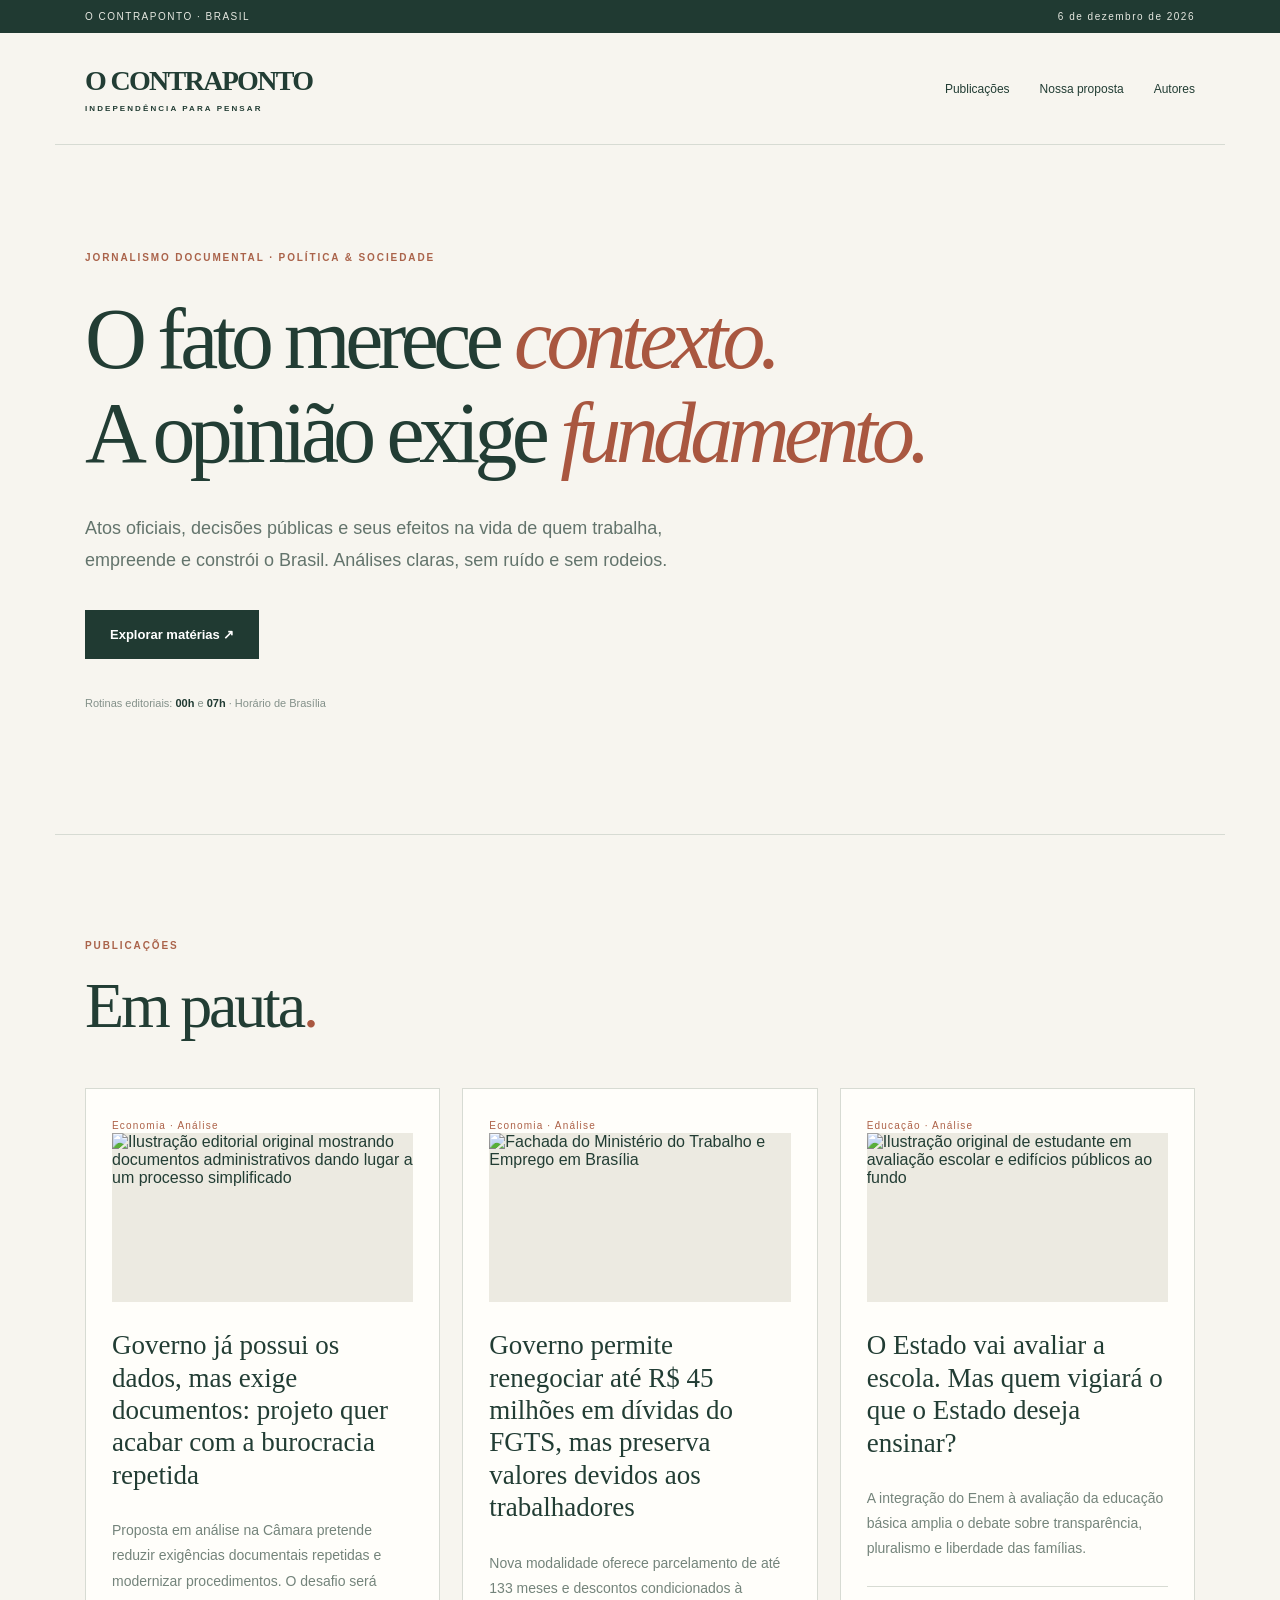
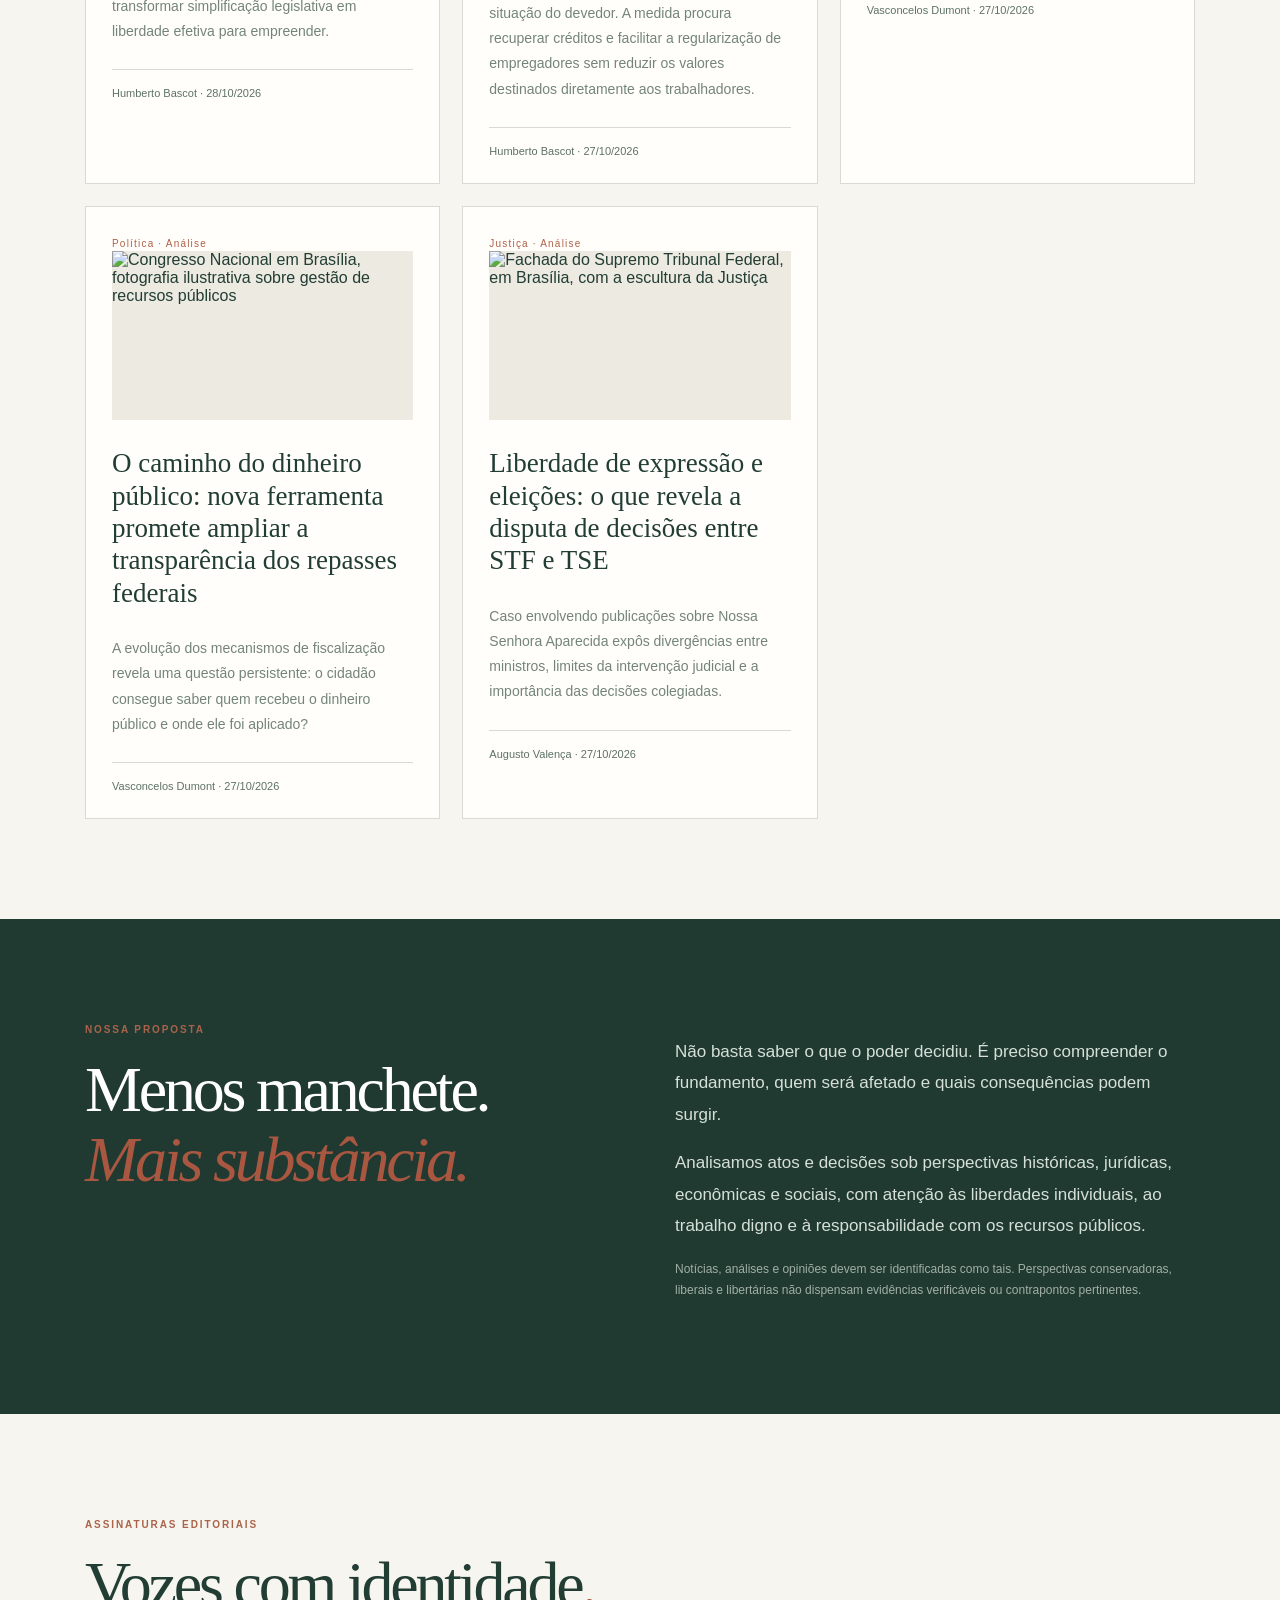
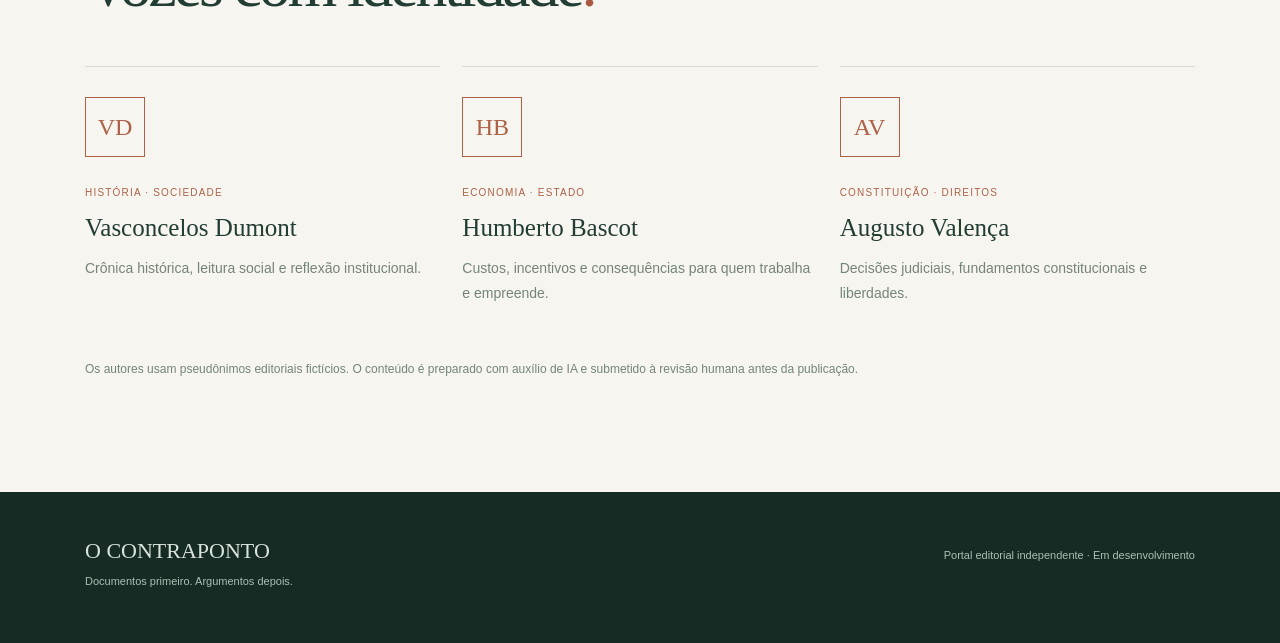
==== commit 4eda1356: "build: gerar páginas indexáveis, sitemap e RSS" ====
--- a/index.html
+++ b/index.html
@@ -1,3 +1,3 @@
 <!doctype html><html lang="pt-BR"><head><meta charset="utf-8"><meta name="viewport" content="width=device-width,initial-scale=1"><meta name="description" content="O Contraponto: jornalismo documental sobre política, economia, Justiça, educação e liberdades."><link rel="canonical" href="https://o-contraponto.brasilis.workers.dev/"><link rel="alternate" type="application/rss+xml" title="O Contraponto RSS" href="/feed.xml"><meta property="og:type" content="website"><meta property="og:title" content="O Contraponto — Documentos primeiro. Argumentos depois."><meta property="og:description" content="Análises documentadas de política, economia, Justiça e sociedade."><meta property="og:url" content="https://o-contraponto.brasilis.workers.dev/"><meta name="theme-color" content="#f7f5ef"><title>O Contraponto — Documentos primeiro. Argumentos depois.</title><link rel="stylesheet" href="/style.css"><script src="/app.js" defer></script></head><body><div class="topline"><span>O CONTRAPONTO · BRASIL</span><span id="today"></span></div><header class="wrap navbar"><a href="/" class="logo">O CONTRAPONTO<small>INDEPENDÊNCIA PARA PENSAR</small></a><nav><a href="#publicacoes">Publicações</a><a href="#proposta">Nossa proposta</a><a href="#autores">Autores</a></nav></header><main><section class="hero wrap"><div class="eyebrow">JORNALISMO DOCUMENTAL · POLÍTICA & SOCIEDADE</div><h1>O fato merece <em>contexto.</em><br>A opinião exige <em>fundamento.</em></h1><p>Atos oficiais, decisões públicas e seus efeitos na vida de quem trabalha, empreende e constrói o Brasil. Análises claras, sem ruído e sem rodeios.</p><a href="#publicacoes" class="cta">Explorar matérias ↗</a><div class="schedule">Rotinas editoriais: <strong>00h</strong> e <strong>07h</strong> · Horário de Brasília</div></section><section id="publicacoes" class="wrap section"><span class="eyebrow">PUBLICAÇÕES</span><h2>Em pauta<span class="accent">.</span></h2><div id="stories" class="stories"><!-- ARTICLES_START -->
-<a class="story" href="/materias/pgfn-fgts-transacao-edital-12-2026/"><small>Economia · Análise</small><img class="cover" src="https://commons.wikimedia.org/wiki/Special:Redirect/file/Imagens_de_Bras%C3%ADlia_(52653001295).jpg" alt="Fachada do Ministério do Trabalho e Emprego em Brasília" loading="lazy"><h3>Governo permite renegociar até R$ 45 milhões em dívidas do FGTS, mas preserva valores devidos aos trabalhadores</h3><p>Nova modalidade oferece parcelamento de até 133 meses e descontos condicionados à situação do devedor. A medida procura recuperar créditos e facilitar a regularização de empregadores sem reduzir os valores destinados diretamente aos trabalhadores.</p><div class="byline">Humberto Bascot · 27/10/2026</div></a><a class="story" href="/materias/enem-saeb-estado-avaliacao-liberdade-2026/"><small>Educação · Análise</small><img class="cover" src="https://raw.githubusercontent.com/damtaipu/o-contraponto/main/images/enem-avaliacao-liberdade-2026.svg" alt="Ilustração original de estudante em avaliação escolar e edifícios públicos ao fundo" loading="lazy"><h3>O Estado vai avaliar a escola. Mas quem vigiará o que o Estado deseja ensinar?</h3><p>A integração do Enem à avaliação da educação básica amplia o debate sobre transparência, pluralismo e liberdade das famílias.</p><div class="byline">Vasconcelos Dumont · 27/10/2026</div></a><a class="story" href="/materias/caminho-dinheiro-publico-opp-transferegov-2026/"><small>Política · Análise</small><img class="cover" src="https://upload.wikimedia.org/wikipedia/commons/9/9f/Congresso_Nacional_Brasil.jpg" alt="Congresso Nacional em Brasília, fotografia ilustrativa sobre gestão de recursos públicos" loading="lazy"><h3>O caminho do dinheiro público: nova ferramenta promete ampliar a transparência dos repasses federais</h3><p>A evolução dos mecanismos de fiscalização revela uma questão persistente: o cidadão consegue saber quem recebeu o dinheiro público e onde ele foi aplicado?</p><div class="byline">Vasconcelos Dumont · 27/10/2026</div></a><a class="story" href="/materias/rcl-95295-liberdade-expressao-2026/"><small>Justiça · Análise</small><img class="cover" src="https://upload.wikimedia.org/wikipedia/commons/5/5a/Supremo_Tribunal_Federal_%285944394217%29.jpg" alt="Fachada do Supremo Tribunal Federal, em Brasília, com a escultura da Justiça" loading="lazy"><h3>Liberdade de expressão e eleições: o que revela a disputa de decisões entre STF e TSE</h3><p>Caso envolvendo publicações sobre Nossa Senhora Aparecida expôs divergências entre ministros, limites da intervenção judicial e a importância das decisões colegiadas.</p><div class="byline">Augusto Valença · 27/10/2026</div></a>
-<!-- ARTICLES_END --></div><div id="empty" class="empty" hidden hidden hidden hidden hidden><b class="mark">✳</b><h3>O essencial começa pela apuração.</h3><p>As primeiras matérias serão publicadas após análise dos documentos oficiais e revisão editorial. Não criamos notícias fictícias para preencher espaço.</p></div></section><section id="proposta" class="manifesto"><div class="wrap two"><div><span class="eyebrow">NOSSA PROPOSTA</span><h2>Menos manchete.<br><em>Mais substância.</em></h2></div><div><p>Não basta saber o que o poder decidiu. É preciso compreender o fundamento, quem será afetado e quais consequências podem surgir.</p><p>Analisamos atos e decisões sob perspectivas históricas, jurídicas, econômicas e sociais, com atenção às liberdades individuais, ao trabalho digno e à responsabilidade com os recursos públicos.</p><p class="fine">Notícias, análises e opiniões devem ser identificadas como tais. Perspectivas conservadoras, liberais e libertárias não dispensam evidências verificáveis ou contrapontos pertinentes.</p></div></div></section><section id="autores" class="wrap section"><span class="eyebrow">ASSINATURAS EDITORIAIS</span><h2>Vozes com identidade<span class="accent">.</span></h2><div class="authors"><article><div class="avatar">VD</div><small>HISTÓRIA · SOCIEDADE</small><h3>Vasconcelos Dumont</h3><p>Crônica histórica, leitura social e reflexão institucional.</p></article><article><div class="avatar">HB</div><small>ECONOMIA · ESTADO</small><h3>Humberto Bascot</h3><p>Custos, incentivos e consequências para quem trabalha e empreende.</p></article><article><div class="avatar">AV</div><small>CONSTITUIÇÃO · DIREITOS</small><h3>Augusto Valença</h3><p>Decisões judiciais, fundamentos constitucionais e liberdades.</p></article></div><p class="fine notice">Os autores usam pseudônimos editoriais fictícios. O conteúdo é preparado com auxílio de IA e submetido à revisão humana antes da publicação.</p></section></main><footer><div class="wrap foot"><div><strong>O CONTRAPONTO</strong><p>Documentos primeiro. Argumentos depois.</p></div><p>Portal editorial independente · Em desenvolvimento</p></div></footer><dialog id="reader"><button id="close" class="close" aria-label="Fechar">×</button><article id="readerArticle"></article></dialog></body></html>+<a class="story" href="/materias/pl-3066-2026-simplificacao-regulatoria/"><small>Economia · Análise</small><img class="cover" src="https://raw.githubusercontent.com/damtaipu/o-contraponto/main/images/simplificacao-regulatoria-2026.svg" alt="Ilustração editorial original mostrando documentos administrativos dando lugar a um processo simplificado" loading="lazy"><h3>Governo já possui os dados, mas exige documentos: projeto quer acabar com a burocracia repetida</h3><p>Proposta em análise na Câmara pretende reduzir exigências documentais repetidas e modernizar procedimentos. O desafio será transformar simplificação legislativa em liberdade efetiva para empreender.</p><div class="byline">Humberto Bascot · 28/10/2026</div></a><a class="story" href="/materias/pgfn-fgts-transacao-edital-12-2026/"><small>Economia · Análise</small><img class="cover" src="https://commons.wikimedia.org/wiki/Special:Redirect/file/Imagens_de_Bras%C3%ADlia_(52653001295).jpg" alt="Fachada do Ministério do Trabalho e Emprego em Brasília" loading="lazy"><h3>Governo permite renegociar até R$ 45 milhões em dívidas do FGTS, mas preserva valores devidos aos trabalhadores</h3><p>Nova modalidade oferece parcelamento de até 133 meses e descontos condicionados à situação do devedor. A medida procura recuperar créditos e facilitar a regularização de empregadores sem reduzir os valores destinados diretamente aos trabalhadores.</p><div class="byline">Humberto Bascot · 27/10/2026</div></a><a class="story" href="/materias/enem-saeb-estado-avaliacao-liberdade-2026/"><small>Educação · Análise</small><img class="cover" src="https://raw.githubusercontent.com/damtaipu/o-contraponto/main/images/enem-avaliacao-liberdade-2026.svg" alt="Ilustração original de estudante em avaliação escolar e edifícios públicos ao fundo" loading="lazy"><h3>O Estado vai avaliar a escola. Mas quem vigiará o que o Estado deseja ensinar?</h3><p>A integração do Enem à avaliação da educação básica amplia o debate sobre transparência, pluralismo e liberdade das famílias.</p><div class="byline">Vasconcelos Dumont · 27/10/2026</div></a><a class="story" href="/materias/caminho-dinheiro-publico-opp-transferegov-2026/"><small>Política · Análise</small><img class="cover" src="https://upload.wikimedia.org/wikipedia/commons/9/9f/Congresso_Nacional_Brasil.jpg" alt="Congresso Nacional em Brasília, fotografia ilustrativa sobre gestão de recursos públicos" loading="lazy"><h3>O caminho do dinheiro público: nova ferramenta promete ampliar a transparência dos repasses federais</h3><p>A evolução dos mecanismos de fiscalização revela uma questão persistente: o cidadão consegue saber quem recebeu o dinheiro público e onde ele foi aplicado?</p><div class="byline">Vasconcelos Dumont · 27/10/2026</div></a><a class="story" href="/materias/rcl-95295-liberdade-expressao-2026/"><small>Justiça · Análise</small><img class="cover" src="https://upload.wikimedia.org/wikipedia/commons/5/5a/Supremo_Tribunal_Federal_%285944394217%29.jpg" alt="Fachada do Supremo Tribunal Federal, em Brasília, com a escultura da Justiça" loading="lazy"><h3>Liberdade de expressão e eleições: o que revela a disputa de decisões entre STF e TSE</h3><p>Caso envolvendo publicações sobre Nossa Senhora Aparecida expôs divergências entre ministros, limites da intervenção judicial e a importância das decisões colegiadas.</p><div class="byline">Augusto Valença · 27/10/2026</div></a>
+<!-- ARTICLES_END --></div><div id="empty" class="empty" hidden hidden hidden hidden hidden hidden><b class="mark">✳</b><h3>O essencial começa pela apuração.</h3><p>As primeiras matérias serão publicadas após análise dos documentos oficiais e revisão editorial. Não criamos notícias fictícias para preencher espaço.</p></div></section><section id="proposta" class="manifesto"><div class="wrap two"><div><span class="eyebrow">NOSSA PROPOSTA</span><h2>Menos manchete.<br><em>Mais substância.</em></h2></div><div><p>Não basta saber o que o poder decidiu. É preciso compreender o fundamento, quem será afetado e quais consequências podem surgir.</p><p>Analisamos atos e decisões sob perspectivas históricas, jurídicas, econômicas e sociais, com atenção às liberdades individuais, ao trabalho digno e à responsabilidade com os recursos públicos.</p><p class="fine">Notícias, análises e opiniões devem ser identificadas como tais. Perspectivas conservadoras, liberais e libertárias não dispensam evidências verificáveis ou contrapontos pertinentes.</p></div></div></section><section id="autores" class="wrap section"><span class="eyebrow">ASSINATURAS EDITORIAIS</span><h2>Vozes com identidade<span class="accent">.</span></h2><div class="authors"><article><div class="avatar">VD</div><small>HISTÓRIA · SOCIEDADE</small><h3>Vasconcelos Dumont</h3><p>Crônica histórica, leitura social e reflexão institucional.</p></article><article><div class="avatar">HB</div><small>ECONOMIA · ESTADO</small><h3>Humberto Bascot</h3><p>Custos, incentivos e consequências para quem trabalha e empreende.</p></article><article><div class="avatar">AV</div><small>CONSTITUIÇÃO · DIREITOS</small><h3>Augusto Valença</h3><p>Decisões judiciais, fundamentos constitucionais e liberdades.</p></article></div><p class="fine notice">Os autores usam pseudônimos editoriais fictícios. O conteúdo é preparado com auxílio de IA e submetido à revisão humana antes da publicação.</p></section></main><footer><div class="wrap foot"><div><strong>O CONTRAPONTO</strong><p>Documentos primeiro. Argumentos depois.</p></div><p>Portal editorial independente · Em desenvolvimento</p></div></footer><dialog id="reader"><button id="close" class="close" aria-label="Fechar">×</button><article id="readerArticle"></article></dialog></body></html>
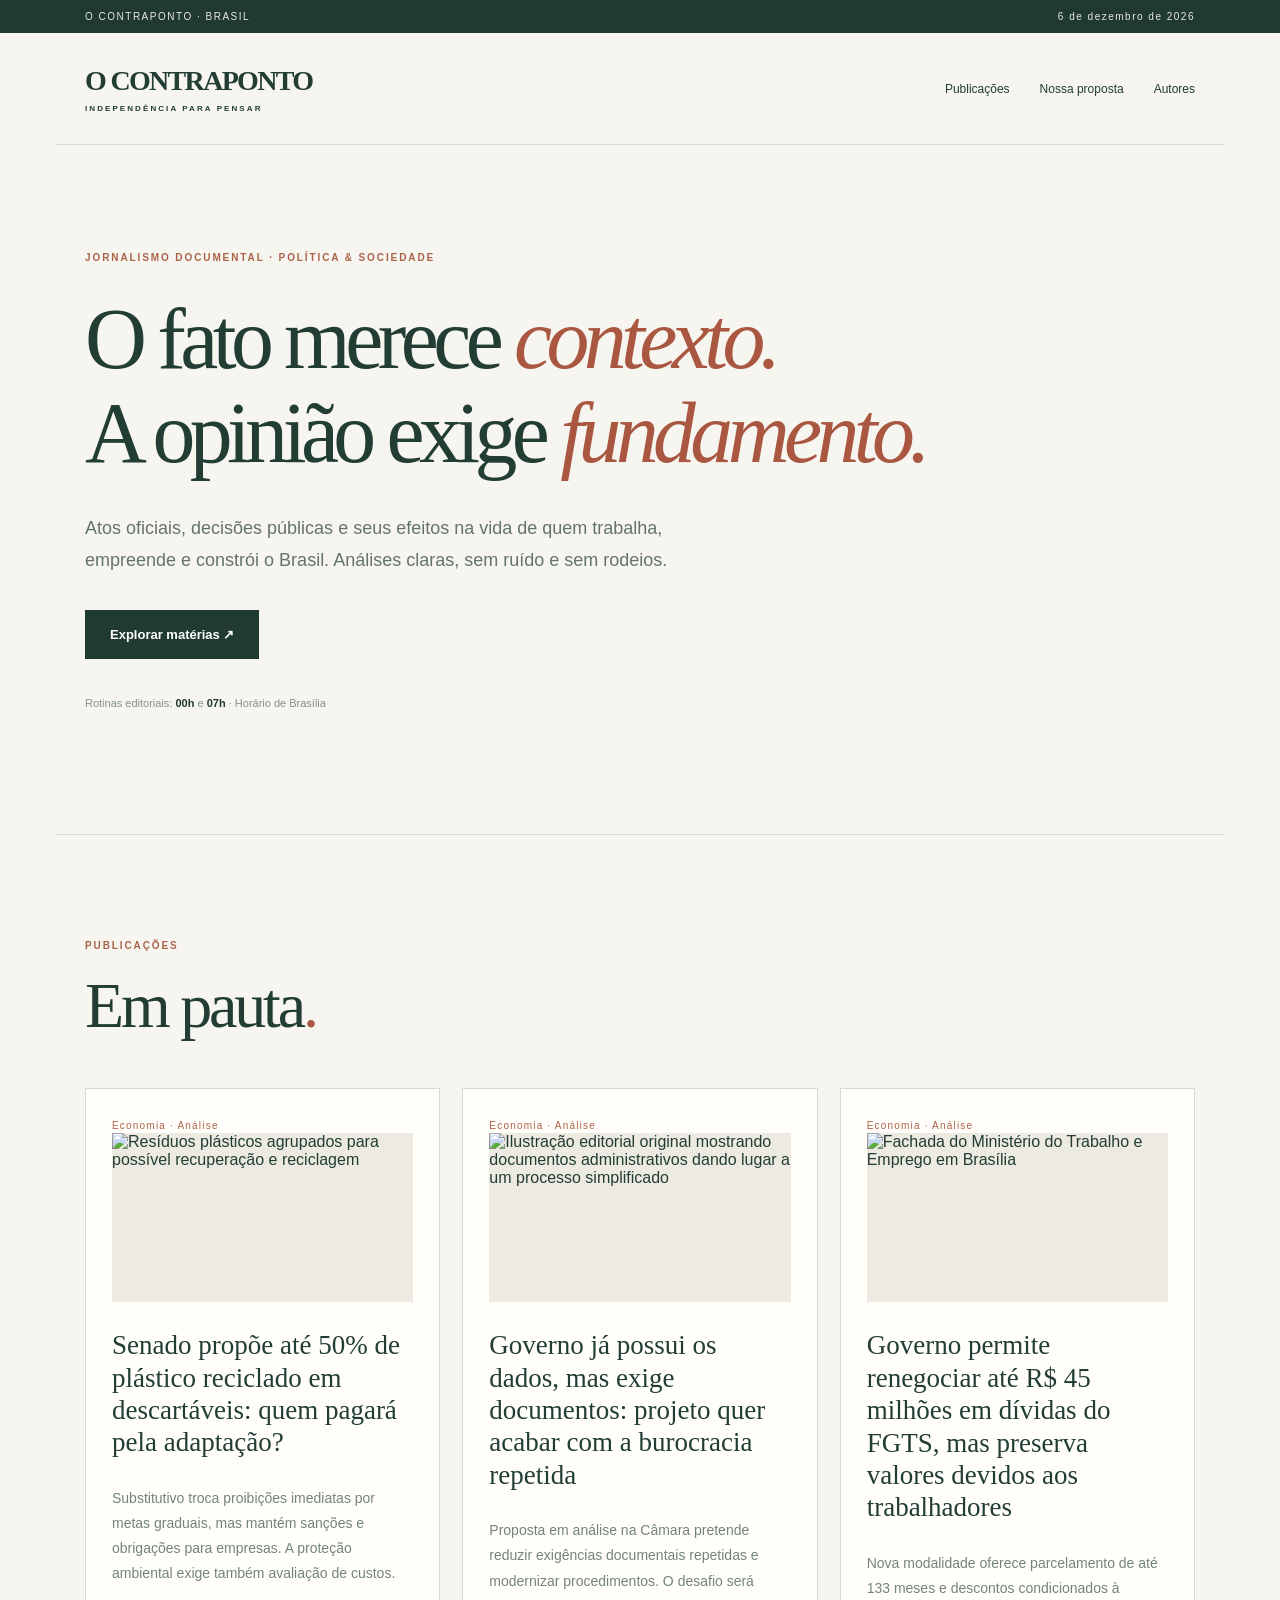
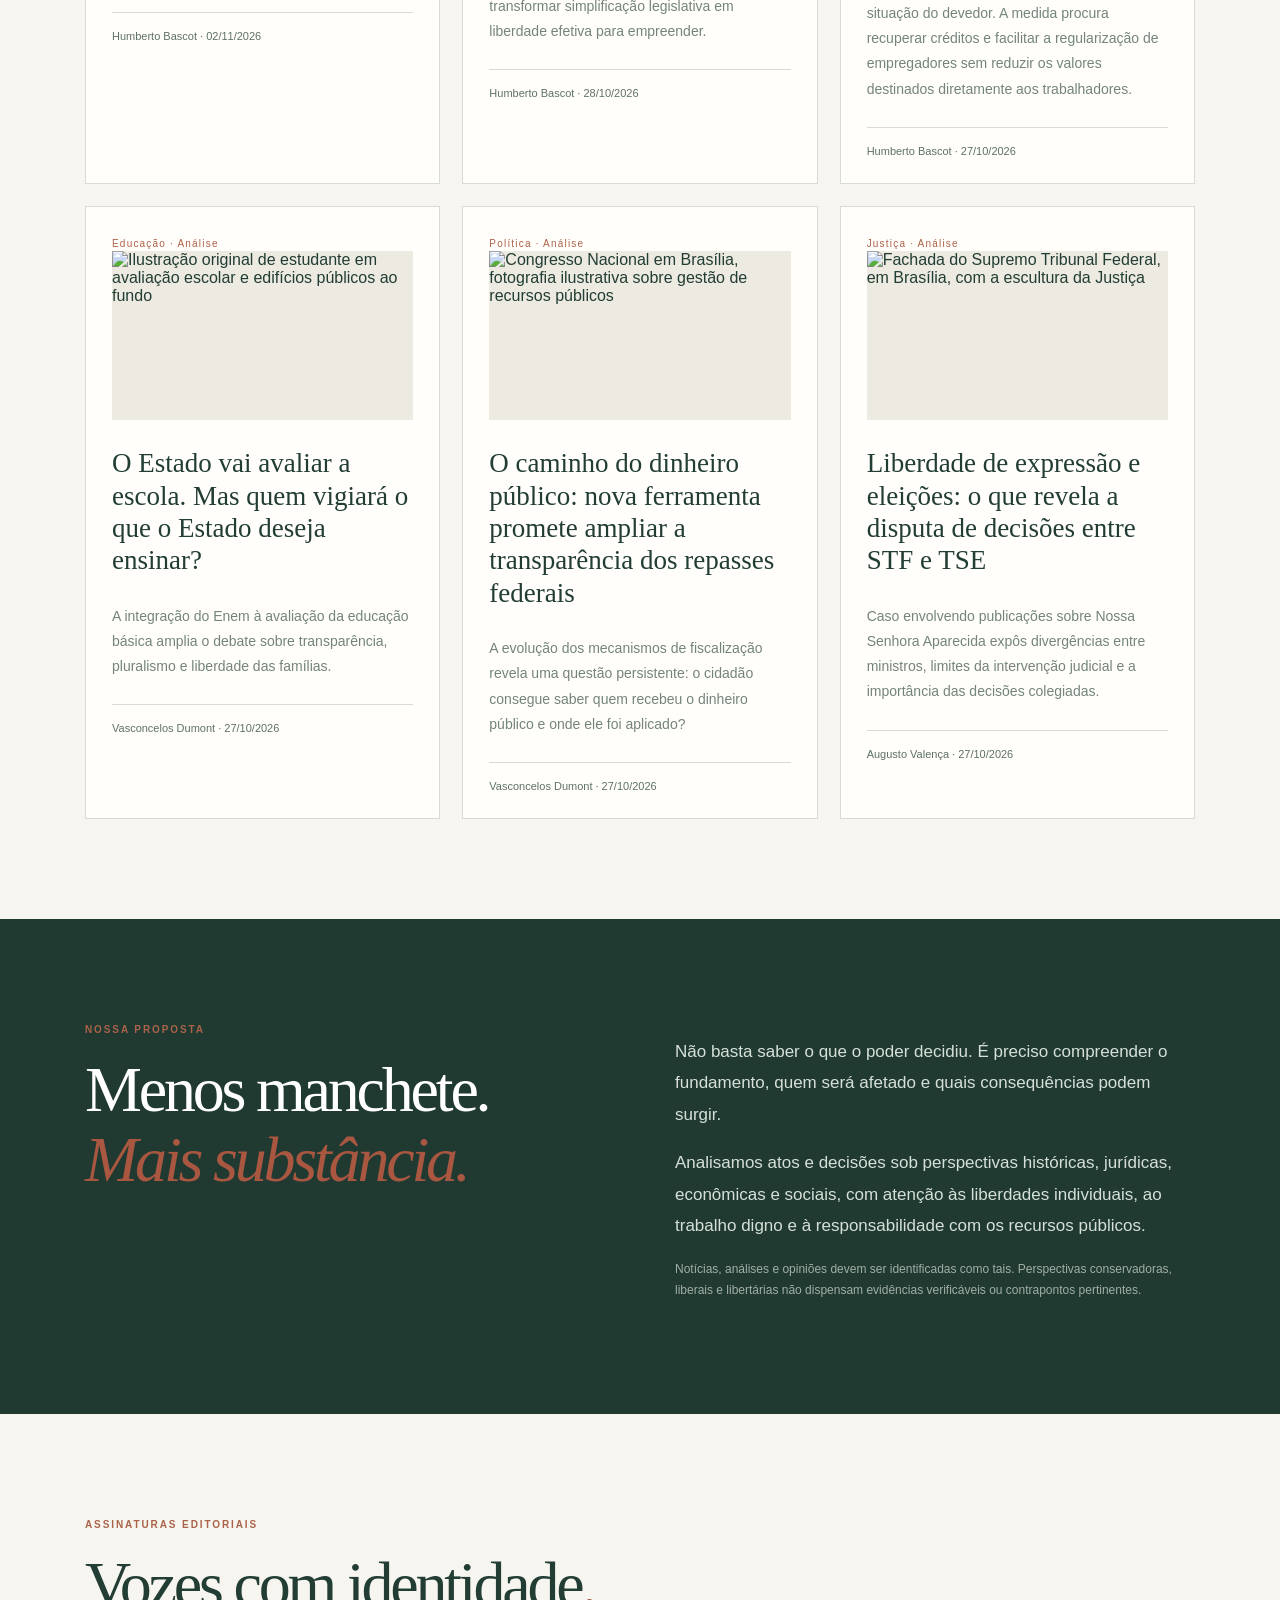
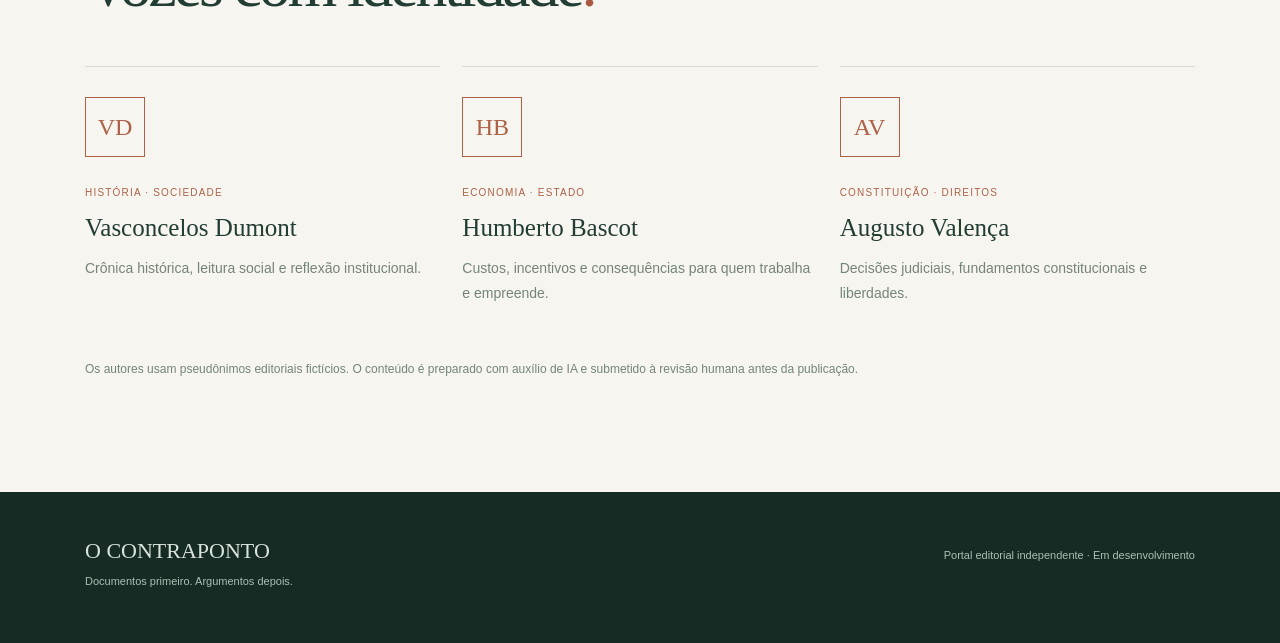
==== commit 0ba2013a: "build: gerar páginas indexáveis, sitemap e RSS" ====
--- a/index.html
+++ b/index.html
@@ -1,3 +1,3 @@
 <!doctype html><html lang="pt-BR"><head><meta charset="utf-8"><meta name="viewport" content="width=device-width,initial-scale=1"><meta name="description" content="O Contraponto: jornalismo documental sobre política, economia, Justiça, educação e liberdades."><link rel="canonical" href="https://o-contraponto.brasilis.workers.dev/"><link rel="alternate" type="application/rss+xml" title="O Contraponto RSS" href="/feed.xml"><meta property="og:type" content="website"><meta property="og:title" content="O Contraponto — Documentos primeiro. Argumentos depois."><meta property="og:description" content="Análises documentadas de política, economia, Justiça e sociedade."><meta property="og:url" content="https://o-contraponto.brasilis.workers.dev/"><meta name="theme-color" content="#f7f5ef"><title>O Contraponto — Documentos primeiro. Argumentos depois.</title><link rel="stylesheet" href="/style.css"><script src="/app.js" defer></script></head><body><div class="topline"><span>O CONTRAPONTO · BRASIL</span><span id="today"></span></div><header class="wrap navbar"><a href="/" class="logo">O CONTRAPONTO<small>INDEPENDÊNCIA PARA PENSAR</small></a><nav><a href="#publicacoes">Publicações</a><a href="#proposta">Nossa proposta</a><a href="#autores">Autores</a></nav></header><main><section class="hero wrap"><div class="eyebrow">JORNALISMO DOCUMENTAL · POLÍTICA & SOCIEDADE</div><h1>O fato merece <em>contexto.</em><br>A opinião exige <em>fundamento.</em></h1><p>Atos oficiais, decisões públicas e seus efeitos na vida de quem trabalha, empreende e constrói o Brasil. Análises claras, sem ruído e sem rodeios.</p><a href="#publicacoes" class="cta">Explorar matérias ↗</a><div class="schedule">Rotinas editoriais: <strong>00h</strong> e <strong>07h</strong> · Horário de Brasília</div></section><section id="publicacoes" class="wrap section"><span class="eyebrow">PUBLICAÇÕES</span><h2>Em pauta<span class="accent">.</span></h2><div id="stories" class="stories"><!-- ARTICLES_START -->
-<a class="story" href="/materias/pl-3066-2026-simplificacao-regulatoria/"><small>Economia · Análise</small><img class="cover" src="https://raw.githubusercontent.com/damtaipu/o-contraponto/main/images/simplificacao-regulatoria-2026.svg" alt="Ilustração editorial original mostrando documentos administrativos dando lugar a um processo simplificado" loading="lazy"><h3>Governo já possui os dados, mas exige documentos: projeto quer acabar com a burocracia repetida</h3><p>Proposta em análise na Câmara pretende reduzir exigências documentais repetidas e modernizar procedimentos. O desafio será transformar simplificação legislativa em liberdade efetiva para empreender.</p><div class="byline">Humberto Bascot · 28/10/2026</div></a><a class="story" href="/materias/pgfn-fgts-transacao-edital-12-2026/"><small>Economia · Análise</small><img class="cover" src="https://commons.wikimedia.org/wiki/Special:Redirect/file/Imagens_de_Bras%C3%ADlia_(52653001295).jpg" alt="Fachada do Ministério do Trabalho e Emprego em Brasília" loading="lazy"><h3>Governo permite renegociar até R$ 45 milhões em dívidas do FGTS, mas preserva valores devidos aos trabalhadores</h3><p>Nova modalidade oferece parcelamento de até 133 meses e descontos condicionados à situação do devedor. A medida procura recuperar créditos e facilitar a regularização de empregadores sem reduzir os valores destinados diretamente aos trabalhadores.</p><div class="byline">Humberto Bascot · 27/10/2026</div></a><a class="story" href="/materias/enem-saeb-estado-avaliacao-liberdade-2026/"><small>Educação · Análise</small><img class="cover" src="https://raw.githubusercontent.com/damtaipu/o-contraponto/main/images/enem-avaliacao-liberdade-2026.svg" alt="Ilustração original de estudante em avaliação escolar e edifícios públicos ao fundo" loading="lazy"><h3>O Estado vai avaliar a escola. Mas quem vigiará o que o Estado deseja ensinar?</h3><p>A integração do Enem à avaliação da educação básica amplia o debate sobre transparência, pluralismo e liberdade das famílias.</p><div class="byline">Vasconcelos Dumont · 27/10/2026</div></a><a class="story" href="/materias/caminho-dinheiro-publico-opp-transferegov-2026/"><small>Política · Análise</small><img class="cover" src="https://upload.wikimedia.org/wikipedia/commons/9/9f/Congresso_Nacional_Brasil.jpg" alt="Congresso Nacional em Brasília, fotografia ilustrativa sobre gestão de recursos públicos" loading="lazy"><h3>O caminho do dinheiro público: nova ferramenta promete ampliar a transparência dos repasses federais</h3><p>A evolução dos mecanismos de fiscalização revela uma questão persistente: o cidadão consegue saber quem recebeu o dinheiro público e onde ele foi aplicado?</p><div class="byline">Vasconcelos Dumont · 27/10/2026</div></a><a class="story" href="/materias/rcl-95295-liberdade-expressao-2026/"><small>Justiça · Análise</small><img class="cover" src="https://upload.wikimedia.org/wikipedia/commons/5/5a/Supremo_Tribunal_Federal_%285944394217%29.jpg" alt="Fachada do Supremo Tribunal Federal, em Brasília, com a escultura da Justiça" loading="lazy"><h3>Liberdade de expressão e eleições: o que revela a disputa de decisões entre STF e TSE</h3><p>Caso envolvendo publicações sobre Nossa Senhora Aparecida expôs divergências entre ministros, limites da intervenção judicial e a importância das decisões colegiadas.</p><div class="byline">Augusto Valença · 27/10/2026</div></a>
-<!-- ARTICLES_END --></div><div id="empty" class="empty" hidden hidden hidden hidden hidden hidden><b class="mark">✳</b><h3>O essencial começa pela apuração.</h3><p>As primeiras matérias serão publicadas após análise dos documentos oficiais e revisão editorial. Não criamos notícias fictícias para preencher espaço.</p></div></section><section id="proposta" class="manifesto"><div class="wrap two"><div><span class="eyebrow">NOSSA PROPOSTA</span><h2>Menos manchete.<br><em>Mais substância.</em></h2></div><div><p>Não basta saber o que o poder decidiu. É preciso compreender o fundamento, quem será afetado e quais consequências podem surgir.</p><p>Analisamos atos e decisões sob perspectivas históricas, jurídicas, econômicas e sociais, com atenção às liberdades individuais, ao trabalho digno e à responsabilidade com os recursos públicos.</p><p class="fine">Notícias, análises e opiniões devem ser identificadas como tais. Perspectivas conservadoras, liberais e libertárias não dispensam evidências verificáveis ou contrapontos pertinentes.</p></div></div></section><section id="autores" class="wrap section"><span class="eyebrow">ASSINATURAS EDITORIAIS</span><h2>Vozes com identidade<span class="accent">.</span></h2><div class="authors"><article><div class="avatar">VD</div><small>HISTÓRIA · SOCIEDADE</small><h3>Vasconcelos Dumont</h3><p>Crônica histórica, leitura social e reflexão institucional.</p></article><article><div class="avatar">HB</div><small>ECONOMIA · ESTADO</small><h3>Humberto Bascot</h3><p>Custos, incentivos e consequências para quem trabalha e empreende.</p></article><article><div class="avatar">AV</div><small>CONSTITUIÇÃO · DIREITOS</small><h3>Augusto Valença</h3><p>Decisões judiciais, fundamentos constitucionais e liberdades.</p></article></div><p class="fine notice">Os autores usam pseudônimos editoriais fictícios. O conteúdo é preparado com auxílio de IA e submetido à revisão humana antes da publicação.</p></section></main><footer><div class="wrap foot"><div><strong>O CONTRAPONTO</strong><p>Documentos primeiro. Argumentos depois.</p></div><p>Portal editorial independente · Em desenvolvimento</p></div></footer><dialog id="reader"><button id="close" class="close" aria-label="Fechar">×</button><article id="readerArticle"></article></dialog></body></html>+<a class="story" href="/materias/pl-2524-2022-plasticos-metas-reciclagem/"><small>Economia · Análise</small><img class="cover" src="https://upload.wikimedia.org/wikipedia/commons/1/1f/Plastico_residuos.jpg" alt="Resíduos plásticos agrupados para possível recuperação e reciclagem" loading="lazy"><h3>Senado propõe até 50% de plástico reciclado em descartáveis: quem pagará pela adaptação?</h3><p>Substitutivo troca proibições imediatas por metas graduais, mas mantém sanções e obrigações para empresas. A proteção ambiental exige também avaliação de custos.</p><div class="byline">Humberto Bascot · 02/11/2026</div></a><a class="story" href="/materias/pl-3066-2026-simplificacao-regulatoria/"><small>Economia · Análise</small><img class="cover" src="https://raw.githubusercontent.com/damtaipu/o-contraponto/main/images/simplificacao-regulatoria-2026.svg" alt="Ilustração editorial original mostrando documentos administrativos dando lugar a um processo simplificado" loading="lazy"><h3>Governo já possui os dados, mas exige documentos: projeto quer acabar com a burocracia repetida</h3><p>Proposta em análise na Câmara pretende reduzir exigências documentais repetidas e modernizar procedimentos. O desafio será transformar simplificação legislativa em liberdade efetiva para empreender.</p><div class="byline">Humberto Bascot · 28/10/2026</div></a><a class="story" href="/materias/pgfn-fgts-transacao-edital-12-2026/"><small>Economia · Análise</small><img class="cover" src="https://commons.wikimedia.org/wiki/Special:Redirect/file/Imagens_de_Bras%C3%ADlia_(52653001295).jpg" alt="Fachada do Ministério do Trabalho e Emprego em Brasília" loading="lazy"><h3>Governo permite renegociar até R$ 45 milhões em dívidas do FGTS, mas preserva valores devidos aos trabalhadores</h3><p>Nova modalidade oferece parcelamento de até 133 meses e descontos condicionados à situação do devedor. A medida procura recuperar créditos e facilitar a regularização de empregadores sem reduzir os valores destinados diretamente aos trabalhadores.</p><div class="byline">Humberto Bascot · 27/10/2026</div></a><a class="story" href="/materias/enem-saeb-estado-avaliacao-liberdade-2026/"><small>Educação · Análise</small><img class="cover" src="https://raw.githubusercontent.com/damtaipu/o-contraponto/main/images/enem-avaliacao-liberdade-2026.svg" alt="Ilustração original de estudante em avaliação escolar e edifícios públicos ao fundo" loading="lazy"><h3>O Estado vai avaliar a escola. Mas quem vigiará o que o Estado deseja ensinar?</h3><p>A integração do Enem à avaliação da educação básica amplia o debate sobre transparência, pluralismo e liberdade das famílias.</p><div class="byline">Vasconcelos Dumont · 27/10/2026</div></a><a class="story" href="/materias/caminho-dinheiro-publico-opp-transferegov-2026/"><small>Política · Análise</small><img class="cover" src="https://upload.wikimedia.org/wikipedia/commons/9/9f/Congresso_Nacional_Brasil.jpg" alt="Congresso Nacional em Brasília, fotografia ilustrativa sobre gestão de recursos públicos" loading="lazy"><h3>O caminho do dinheiro público: nova ferramenta promete ampliar a transparência dos repasses federais</h3><p>A evolução dos mecanismos de fiscalização revela uma questão persistente: o cidadão consegue saber quem recebeu o dinheiro público e onde ele foi aplicado?</p><div class="byline">Vasconcelos Dumont · 27/10/2026</div></a><a class="story" href="/materias/rcl-95295-liberdade-expressao-2026/"><small>Justiça · Análise</small><img class="cover" src="https://upload.wikimedia.org/wikipedia/commons/5/5a/Supremo_Tribunal_Federal_%285944394217%29.jpg" alt="Fachada do Supremo Tribunal Federal, em Brasília, com a escultura da Justiça" loading="lazy"><h3>Liberdade de expressão e eleições: o que revela a disputa de decisões entre STF e TSE</h3><p>Caso envolvendo publicações sobre Nossa Senhora Aparecida expôs divergências entre ministros, limites da intervenção judicial e a importância das decisões colegiadas.</p><div class="byline">Augusto Valença · 27/10/2026</div></a>
+<!-- ARTICLES_END --></div><div id="empty" class="empty" hidden hidden hidden hidden hidden hidden hidden><b class="mark">✳</b><h3>O essencial começa pela apuração.</h3><p>As primeiras matérias serão publicadas após análise dos documentos oficiais e revisão editorial. Não criamos notícias fictícias para preencher espaço.</p></div></section><section id="proposta" class="manifesto"><div class="wrap two"><div><span class="eyebrow">NOSSA PROPOSTA</span><h2>Menos manchete.<br><em>Mais substância.</em></h2></div><div><p>Não basta saber o que o poder decidiu. É preciso compreender o fundamento, quem será afetado e quais consequências podem surgir.</p><p>Analisamos atos e decisões sob perspectivas históricas, jurídicas, econômicas e sociais, com atenção às liberdades individuais, ao trabalho digno e à responsabilidade com os recursos públicos.</p><p class="fine">Notícias, análises e opiniões devem ser identificadas como tais. Perspectivas conservadoras, liberais e libertárias não dispensam evidências verificáveis ou contrapontos pertinentes.</p></div></div></section><section id="autores" class="wrap section"><span class="eyebrow">ASSINATURAS EDITORIAIS</span><h2>Vozes com identidade<span class="accent">.</span></h2><div class="authors"><article><div class="avatar">VD</div><small>HISTÓRIA · SOCIEDADE</small><h3>Vasconcelos Dumont</h3><p>Crônica histórica, leitura social e reflexão institucional.</p></article><article><div class="avatar">HB</div><small>ECONOMIA · ESTADO</small><h3>Humberto Bascot</h3><p>Custos, incentivos e consequências para quem trabalha e empreende.</p></article><article><div class="avatar">AV</div><small>CONSTITUIÇÃO · DIREITOS</small><h3>Augusto Valença</h3><p>Decisões judiciais, fundamentos constitucionais e liberdades.</p></article></div><p class="fine notice">Os autores usam pseudônimos editoriais fictícios. O conteúdo é preparado com auxílio de IA e submetido à revisão humana antes da publicação.</p></section></main><footer><div class="wrap foot"><div><strong>O CONTRAPONTO</strong><p>Documentos primeiro. Argumentos depois.</p></div><p>Portal editorial independente · Em desenvolvimento</p></div></footer><dialog id="reader"><button id="close" class="close" aria-label="Fechar">×</button><article id="readerArticle"></article></dialog></body></html>
